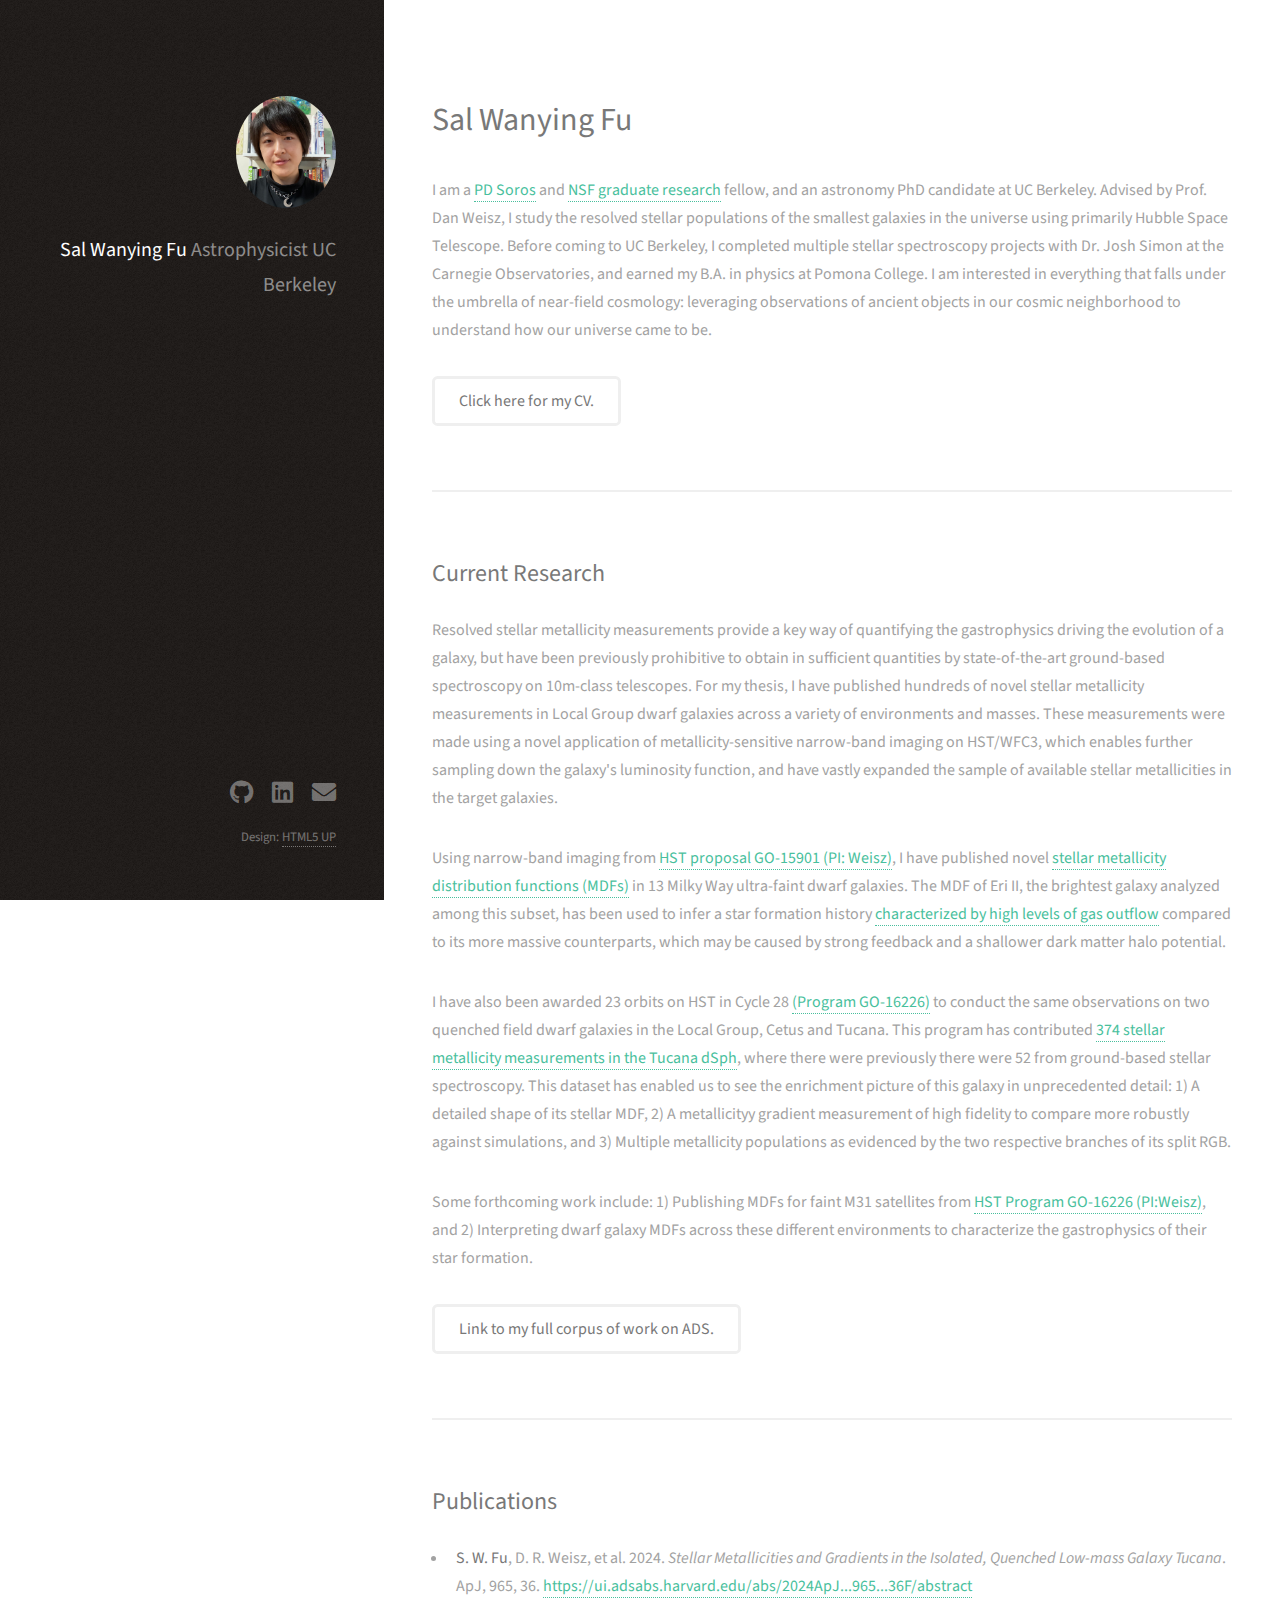
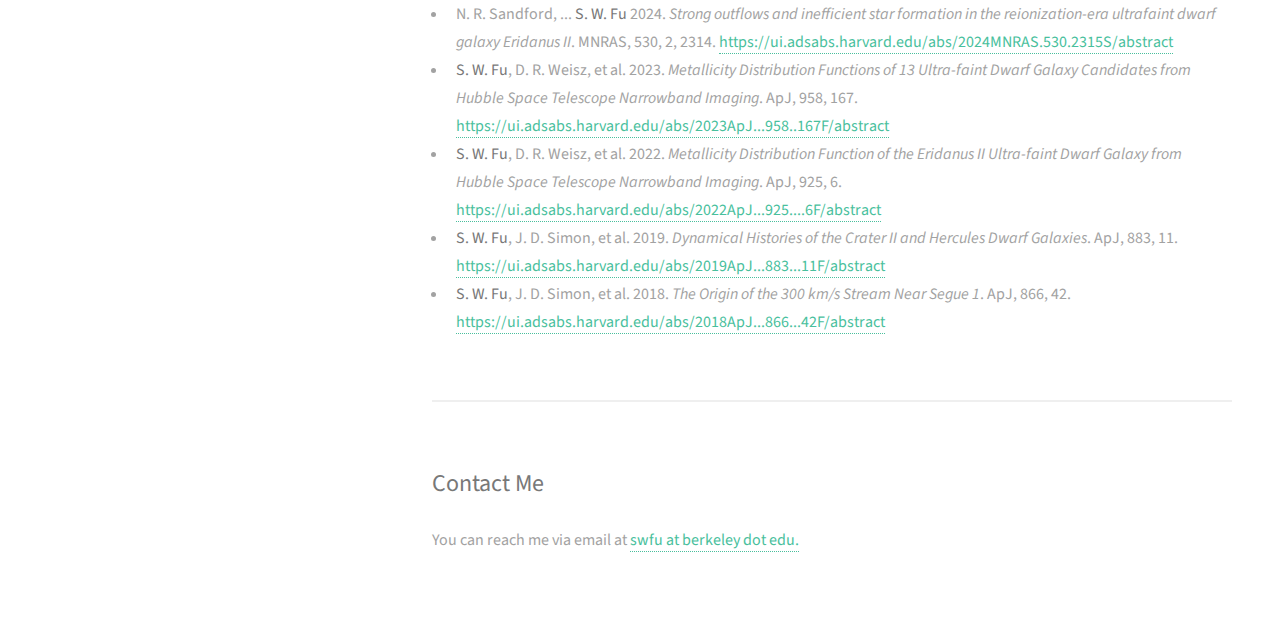
==== index.html @ 3cfaf521 "updates" ====
<!DOCTYPE HTML>
<!--
	Strata by HTML5 UP
	html5up.net | @ajlkn
	Free for personal and commercial use under the CCA 3.0 license (html5up.net/license)
-->
<html>
	<head>
		<title>Sal Wanying Fu</title>
		<meta charset="utf-8" />
		<meta name="viewport" content="width=device-width, initial-scale=1, user-scalable=no" />
		<link rel="stylesheet" href="assets/css/main.css" />
	</head>
	<body class="is-preload">

		<!-- Header -->
			<header id="header">
				<div class="inner">
					<a href="#" class="image avatar"><img src="images/2023_11_headshot.jpeg" alt="" /></a>
					<h1><strong>Sal Wanying Fu</strong> <br /> Astrophysicist <br /> UC Berkeley </h1>
				</div>
			</header>

		<!-- Main -->
			<div id="main">
				<!-- One -->
					<section id="one">
						<header class="major">
							<h2> Sal Wanying Fu </h2>
						</header>
						<p> I am a <a href="https://www.pdsoros.org/meet-the-fellows/sal-wanying-fu"> PD Soros</a> and <a href="https://www.nsfgrfp.org/">NSF graduate research</a> fellow, and an astronomy PhD candidate at UC Berkeley. Advised by Prof. Dan Weisz, I study the resolved stellar populations of the smallest galaxies in the universe using primarily Hubble Space Telescope. Before coming to UC Berkeley, I completed multiple stellar spectroscopy projects with Dr. Josh Simon at the Carnegie Observatories, and earned my B.A. in physics at Pomona College. I am interested in everything that falls under the umbrella of near-field cosmology: leveraging observations of ancient objects in our cosmic neighborhood to understand how our universe came to be. 
						<ul class="actions">
							<li><a href="fu_cv.pdf" class="button"> Click here for my CV. </a></li>
						</ul>
					</section>

				<!-- Two -->
					<section id="two">
						<h2>Current Research</h2>
						<p> Resolved stellar metallicity measurements provide a key way of quantifying the gastrophysics driving the evolution of a galaxy, but have been previously prohibitive to obtain in sufficient quantities by state-of-the-art ground-based spectroscopy on 10m-class telescopes. For my thesis, I have published hundreds of novel stellar metallicity measurements in Local Group dwarf galaxies across a variety of environments and masses. These measurements were made using a novel application of metallicity-sensitive narrow-band imaging on HST/WFC3, which enables further sampling down the galaxy's luminosity function, and have vastly expanded the sample of available stellar metallicities in the target galaxies.  </p>

						<p> Using narrow-band imaging from <a href="https://ui.adsabs.harvard.edu/abs/2019hst..prop15901W/abstract">HST proposal GO-15901 (PI: Weisz)</a>, I have published novel <a href="https://ui.adsabs.harvard.edu/abs/2023ApJ...958..167F/abstract">stellar metallicity distribution functions (MDFs)</a> in 13 Milky Way ultra-faint dwarf galaxies. The MDF of Eri II, the brightest galaxy analyzed among this subset, has been used to infer a star formation history <a href="https://ui.adsabs.harvard.edu/abs/2024MNRAS.530.2315S/abstract">characterized by high levels of gas outflow</a> compared to its more massive counterparts, which may be caused by strong feedback and a shallower dark matter halo potential. 

						<p> I have also been awarded 23 orbits on HST in Cycle 28 <a href="https://ui.adsabs.harvard.edu/abs/2020hst..prop16226F/abstract">(Program GO-16226)</a> to conduct the same observations on two quenched field dwarf galaxies in the Local Group, Cetus and Tucana. This program has contributed <a href="https://ui.adsabs.harvard.edu/abs/2024ApJ...965...36F/abstract">374 stellar metallicity measurements in the Tucana dSph</a>, where there were previously there were 52 from ground-based stellar spectroscopy. This dataset has enabled us to see the enrichment picture of this galaxy in unprecedented detail: 1) A detailed shape of its stellar MDF, 2) A metallicityy gradient measurement of high fidelity to compare more robustly against simulations, and 3) Multiple metallicity populations as evidenced by the two respective branches of its split RGB. </p>

						<p> Some forthcoming work include: 1) Publishing MDFs for faint M31 satellites from <a href="https://ui.adsabs.harvard.edu/abs/2021hst..prop16686W/abstract">HST Program GO-16226 (PI:Weisz)</a>, and 2) Interpreting dwarf galaxy MDFs across these different environments to characterize the gastrophysics of their star formation. </p>

						<ul class="actions">
							<li><a href="https://ui.adsabs.harvard.edu/public-libraries/l7fni2X_QD-Eqqxd7bRU_A" class="button"> Link to my full corpus of work on ADS. </a></li>
						</ul>

<!--  -->			</section>

				<!-- Three -->
					<section id="three">
						<h2>Publications</h2>
						<ul>
							<li> <b> S. W. Fu</b>, D. R. Weisz, et al. 2024. <i> Stellar Metallicities and Gradients in the Isolated, Quenched Low-mass Galaxy Tucana</i>. ApJ, 965, 36. <a href="https://ui.adsabs.harvard.edu/abs/2024ApJ...965...36F/abstract"> https://ui.adsabs.harvard.edu/abs/2024ApJ...965...36F/abstract </a> </li>
							<li> N. R. Sandford, ... <b> S. W. Fu</b> 2024. <i> Strong outflows and inefficient star formation in the reionization-era ultrafaint dwarf galaxy Eridanus II</i>. MNRAS, 530, 2, 2314. <a href="https://ui.adsabs.harvard.edu/abs/2024MNRAS.530.2315S/abstract">https://ui.adsabs.harvard.edu/abs/2024MNRAS.530.2315S/abstract </a> </li>
							<li> <b> S. W. Fu</b>, D. R. Weisz, et al. 2023. <i> Metallicity Distribution Functions of 13 Ultra-faint Dwarf Galaxy Candidates from Hubble Space Telescope Narrowband Imaging</i>. ApJ, 958, 167. <a href="https://ui.adsabs.harvard.edu/abs/2023ApJ...958..167F/abstract"> https://ui.adsabs.harvard.edu/abs/2023ApJ...958..167F/abstract </a> </li>
							<li> <b> S. W. Fu</b>, D. R. Weisz, et al. 2022. <i> Metallicity Distribution Function of the Eridanus II Ultra-faint Dwarf Galaxy from Hubble Space Telescope Narrowband Imaging</i>. ApJ, 925, 6. <a href="https://ui.adsabs.harvard.edu/abs/2022ApJ...925....6F/abstract"> https://ui.adsabs.harvard.edu/abs/2022ApJ...925....6F/abstract </a> </li>
							<li> <b> S. W. Fu</b>, J. D. Simon, et al. 2019. <i> Dynamical Histories of the Crater II and Hercules Dwarf Galaxies</i>. ApJ, 883, 11. <a href="https://ui.adsabs.harvard.edu/abs/2019ApJ...883...11F/abstract"> https://ui.adsabs.harvard.edu/abs/2019ApJ...883...11F/abstract </a> </li>
							<li> <b> S. W. Fu</b>, J. D. Simon, et al. 2018. <i> The Origin of the 300 km/s Stream Near Segue 1</i>. ApJ, 866, 42. <a href="https://ui.adsabs.harvard.edu/abs/2018ApJ...866...42F/abstract"> https://ui.adsabs.harvard.edu/abs/2018ApJ...866...42F/abstract </a> </li>  
<!-- 						</ul>
						<h3> Presentations </h3>
						<ul>
							<li> J. D. Simon, <b>S. W. Fu</b>, et al. 2019. <i> The Nature of the Peculiar Milky Way Satellite Sagittarius II. </i> iPoster presentation at 233rd AAS Meeting in Seattle, WA. <a href="https://aas233-aas.ipostersessions.com/default.aspx?s=E7-10-7C-92-5D-B1-84-24-1F-B5-07-1A-BF-2E-10-65&guestview=true">link to the iPoster </a></li>
						</ul>
 -->
<!--  -->			</section>
<!-- 				Four -->
				<!-- Five -->
					<section id="five">
						<h2>Contact Me</h2>
						<p> You can reach me via email at <a href="mailto:swfu@berkeley.edu">swfu at berkeley dot edu. </a> </p>
<!-- 						<div class="row">
							<div class="col-8 col-12-small">
								<form method="post" action="#">
									<div class="row gtr-uniform gtr-50">
										<div class="col-6 col-12-xsmall"><input type="text" name="name" id="name" placeholder="Name" /></div>
										<div class="col-6 col-12-xsmall"><input type="email" name="email" id="email" placeholder="Email" /></div>
										<div class="col-12"><textarea name="message" id="message" placeholder="Message" rows="4"></textarea></div>
									</div>
								</form>
								<ul class="actions">
									<li><input type="submit" value="Send Message" /></li>
								</ul>
							</div>
 -->							<!-- <div class="col-4 col-12-small">
								<ul class="labeled-icons">
									<li>
										<h3 class="icon solid fa-envelope"><span class="label">Email</span></h3>
										<a href="#">hello@untitled.tld</a>
									</li>
								</ul>
							</div> -->
						</div>
					</section>

				<!-- Four -->
				<!--
					<section id="four">
						<h2>Elements</h2>

						<section>
							<h4>Text</h4>
							<p>This is <b>bold</b> and this is <strong>strong</strong>. This is <i>italic</i> and this is <em>emphasized</em>.
							This is <sup>superscript</sup> text and this is <sub>subscript</sub> text.
							This is <u>underlined</u> and this is code: <code>for (;;) { ... }</code>. Finally, <a href="#">this is a link</a>.</p>
							<hr />
							<header>
								<h4>Heading with a Subtitle</h4>
								<p>Lorem ipsum dolor sit amet nullam id egestas urna aliquam</p>
							</header>
							<p>Nunc lacinia ante nunc ac lobortis. Interdum adipiscing gravida odio porttitor sem non mi integer non faucibus ornare mi ut ante amet placerat aliquet. Volutpat eu sed ante lacinia sapien lorem accumsan varius montes viverra nibh in adipiscing blandit tempus accumsan.</p>
							<header>
								<h5>Heading with a Subtitle</h5>
								<p>Lorem ipsum dolor sit amet nullam id egestas urna aliquam</p>
							</header>
							<p>Nunc lacinia ante nunc ac lobortis. Interdum adipiscing gravida odio porttitor sem non mi integer non faucibus ornare mi ut ante amet placerat aliquet. Volutpat eu sed ante lacinia sapien lorem accumsan varius montes viverra nibh in adipiscing blandit tempus accumsan.</p>
							<hr />
							<h2>Heading Level 2</h2>
							<h3>Heading Level 3</h3>
							<h4>Heading Level 4</h4>
							<h5>Heading Level 5</h5>
							<h6>Heading Level 6</h6>
							<hr />
							<h5>Blockquote</h5>
							<blockquote>Fringilla nisl. Donec accumsan interdum nisi, quis tincidunt felis sagittis eget tempus euismod. Vestibulum ante ipsum primis in faucibus vestibulum. Blandit adipiscing eu felis iaculis volutpat ac adipiscing accumsan faucibus. Vestibulum ante ipsum primis in faucibus lorem ipsum dolor sit amet nullam adipiscing eu felis.</blockquote>
							<h5>Preformatted</h5>
							<pre><code>i = 0;
						<div class="row">
							<article class="col-6 col-12-xsmall work-item">
								<a href="images/fulls/01.jpg" class="image fit thumb"><img src="images/thumbs/01.jpg" alt="" /></a>
								<h3>Magna sed consequat tempus</h3>
								<p>Lorem ipsum dolor sit amet nisl sed nullam feugiat.</p>
							</article>
							<article class="col-6 col-12-xsmall work-item">
								<a href="images/fulls/02.jpg" class="image fit thumb"><img src="images/thumbs/02.jpg" alt="" /></a>
								<h3>Ultricies lacinia interdum</h3>
								<p>Lorem ipsum dolor sit amet nisl sed nullam feugiat.</p>
							</article>
							<article class="col-6 col-12-xsmall work-item">
								<a href="images/fulls/03.jpg" class="image fit thumb"><img src="images/thumbs/03.jpg" alt="" /></a>
								<h3>Tortor metus commodo</h3>
								<p>Lorem ipsum dolor sit amet nisl sed nullam feugiat.</p>
							</article>
							<article class="col-6 col-12-xsmall work-item">
								<a href="images/fulls/04.jpg" class="image fit thumb"><img src="images/thumbs/04.jpg" alt="" /></a>
								<h3>Quam neque phasellus</h3>
								<p>Lorem ipsum dolor sit amet nisl sed nullam feugiat.</p>
							</article>
							<article class="col-6 col-12-xsmall work-item">
								<a href="images/fulls/05.jpg" class="image fit thumb"><img src="images/thumbs/05.jpg" alt="" /></a>
								<h3>Nunc enim commodo aliquet</h3>
								<p>Lorem ipsum dolor sit amet nisl sed nullam feugiat.</p>
							</article>
							<article class="col-6 col-12-xsmall work-item">
								<a href="images/fulls/06.jpg" class="image fit thumb"><img src="images/thumbs/06.jpg" alt="" /></a>
								<h3>Risus ornare lacinia</h3>
								<p>Lorem ipsum dolor sit amet nisl sed nullam feugiat.</p>
							</article>
						</div>
						<ul class="actions">
							<li><a href="#" class="button">Full Portfolio</a></li>
						</ul>

while (!deck.isInOrder()) {
print 'Iteration ' + i;
deck.shuffle();
i++;
}

print 'It took ' + i + ' iterations to sort the deck.';</code></pre>
						</section>

						<section>
							<h4>Lists</h4>
							<div class="row">
								<div class="col-6 col-12-xsmall">
									<h5>Unordered</h5>
									<ul>
										<li>Dolor pulvinar etiam magna etiam.</li>
										<li>Sagittis adipiscing lorem eleifend.</li>
										<li>Felis enim feugiat dolore viverra.</li>
									</ul>
									<h5>Alternate</h5>
									<ul class="alt">
										<li>Dolor pulvinar etiam magna etiam.</li>
										<li>Sagittis adipiscing lorem eleifend.</li>
										<li>Felis enim feugiat dolore viverra.</li>
									</ul>
								</div>
								<div class="col-6 col-12-xsmall">
									<h5>Ordered</h5>
									<ol>
										<li>Dolor pulvinar etiam magna etiam.</li>
										<li>Etiam vel felis at lorem sed viverra.</li>
										<li>Felis enim feugiat dolore viverra.</li>
										<li>Dolor pulvinar etiam magna etiam.</li>
										<li>Etiam vel felis at lorem sed viverra.</li>
										<li>Felis enim feugiat dolore viverra.</li>
									</ol>
									<h5>Icons</h5>
									<ul class="icons">
										<li><a href="#" class="icon brands fa-twitter"><span class="label">Twitter</span></a></li>
										<li><a href="#" class="icon brands fa-facebook-f"><span class="label">Facebook</span></a></li>
										<li><a href="#" class="icon brands fa-instagram"><span class="label">Instagram</span></a></li>
										<li><a href="#" class="icon brands fa-github"><span class="label">Github</span></a></li>
										<li><a href="#" class="icon brands fa-dribbble"><span class="label">Dribbble</span></a></li>
										<li><a href="#" class="icon brands fa-tumblr"><span class="label">Tumblr</span></a></li>
									</ul>
								</div>
							</div>
							<h5>Actions</h5>
							<ul class="actions">
								<li><a href="#" class="button primary">Default</a></li>
								<li><a href="#" class="button">Default</a></li>
							</ul>
							<ul class="actions small">
								<li><a href="#" class="button primary small">Small</a></li>
								<li><a href="#" class="button small">Small</a></li>
							</ul>
							<div class="row">
								<div class="col-6 col-12-small">
									<ul class="actions stacked">
										<li><a href="#" class="button primary">Default</a></li>
										<li><a href="#" class="button">Default</a></li>
									</ul>
								</div>
								<div class="col-6 col-12-small">
									<ul class="actions stacked">
										<li><a href="#" class="button primary small">Small</a></li>
										<li><a href="#" class="button small">Small</a></li>
									</ul>
								</div>
								<div class="col-6 col-12-small">
									<ul class="actions stacked">
										<li><a href="#" class="button primary fit">Default</a></li>
										<li><a href="#" class="button fit">Default</a></li>
									</ul>
								</div>
								<div class="col-6 col-12-small">
									<ul class="actions stacked">
										<li><a href="#" class="button primary small fit">Small</a></li>
										<li><a href="#" class="button small fit">Small</a></li>
									</ul>
								</div>
							</div>
						</section>

						<section>
							<h4>Table</h4>
							<h5>Default</h5>
							<div class="table-wrapper">
								<table>
									<thead>
										<tr>
											<th>Name</th>
											<th>Description</th>
											<th>Price</th>
										</tr>
									</thead>
									<tbody>
										<tr>
											<td>Item One</td>
											<td>Ante turpis integer aliquet porttitor.</td>
											<td>29.99</td>
										</tr>
										<tr>
											<td>Item Two</td>
											<td>Vis ac commodo adipiscing arcu aliquet.</td>
											<td>19.99</td>
										</tr>
										<tr>
											<td>Item Three</td>
											<td> Morbi faucibus arcu accumsan lorem.</td>
											<td>29.99</td>
										</tr>
										<tr>
											<td>Item Four</td>
											<td>Vitae integer tempus condimentum.</td>
											<td>19.99</td>
										</tr>
										<tr>
											<td>Item Five</td>
											<td>Ante turpis integer aliquet porttitor.</td>
											<td>29.99</td>
										</tr>
									</tbody>
									<tfoot>
										<tr>
											<td colspan="2"></td>
											<td>100.00</td>
										</tr>
									</tfoot>
								</table>
							</div>

							<h5>Alternate</h5>
							<div class="table-wrapper">
								<table class="alt">
									<thead>
										<tr>
											<th>Name</th>
											<th>Description</th>
											<th>Price</th>
										</tr>
									</thead>
									<tbody>
										<tr>
											<td>Item One</td>
											<td>Ante turpis integer aliquet porttitor.</td>
											<td>29.99</td>
										</tr>
										<tr>
											<td>Item Two</td>
											<td>Vis ac commodo adipiscing arcu aliquet.</td>
											<td>19.99</td>
										</tr>
										<tr>
											<td>Item Three</td>
											<td> Morbi faucibus arcu accumsan lorem.</td>
											<td>29.99</td>
										</tr>
										<tr>
											<td>Item Four</td>
											<td>Vitae integer tempus condimentum.</td>
											<td>19.99</td>
										</tr>
										<tr>
											<td>Item Five</td>
											<td>Ante turpis integer aliquet porttitor.</td>
											<td>29.99</td>
										</tr>
									</tbody>
									<tfoot>
										<tr>
											<td colspan="2"></td>
											<td>100.00</td>
										</tr>
									</tfoot>
								</table>
							</div>
						</section>

						<section>
							<h4>Buttons</h4>
							<ul class="actions">
								<li><a href="#" class="button primary">Primary</a></li>
								<li><a href="#" class="button">Default</a></li>
							</ul>
							<ul class="actions">
								<li><a href="#" class="button large">Large</a></li>
								<li><a href="#" class="button">Default</a></li>
								<li><a href="#" class="button small">Small</a></li>
							</ul>
							<ul class="actions fit">
								<li><a href="#" class="button primary fit">Fit</a></li>
								<li><a href="#" class="button fit">Fit</a></li>
							</ul>
							<ul class="actions fit small">
								<li><a href="#" class="button primary fit small">Fit + Small</a></li>
								<li><a href="#" class="button fit small">Fit + Small</a></li>
							</ul>
							<ul class="actions">
								<li><a href="#" class="button primary icon solid fa-download">Icon</a></li>
								<li><a href="#" class="button icon solid fa-download">Icon</a></li>
							</ul>
							<ul class="actions">
								<li><span class="button primary disabled">Primary</span></li>
								<li><span class="button disabled">Default</span></li>
							</ul>
						</section>

						<section>
							<h4>Form</h4>
							<form method="post" action="#">
								<div class="row gtr-uniform gtr-50">
									<div class="col-6 col-12-xsmall">
										<input type="text" name="demo-name" id="demo-name" value="" placeholder="Name" />
									</div>
									<div class="col-6 col-12-xsmall">
										<input type="email" name="demo-email" id="demo-email" value="" placeholder="Email" />
									</div>
									<div class="col-12">
										<select name="demo-category" id="demo-category">
											<option value="">- Category -</option>
											<option value="1">Manufacturing</option>
											<option value="1">Shipping</option>
											<option value="1">Administration</option>
											<option value="1">Human Resources</option>
										</select>
									</div>
									<div class="col-4 col-12-small">
										<input type="radio" id="demo-priority-low" name="demo-priority" checked>
										<label for="demo-priority-low">Low Priority</label>
									</div>
									<div class="col-4 col-12-small">
										<input type="radio" id="demo-priority-normal" name="demo-priority">
										<label for="demo-priority-normal">Normal Priority</label>
									</div>
									<div class="col-4 col-12-small">
										<input type="radio" id="demo-priority-high" name="demo-priority">
										<label for="demo-priority-high">High Priority</label>
									</div>
									<div class="col-6 col-12-small">
										<input type="checkbox" id="demo-copy" name="demo-copy">
										<label for="demo-copy">Email me a copy of this message</label>
									</div>
									<div class="col-6 col-12-small">
										<input type="checkbox" id="demo-human" name="demo-human" checked>
										<label for="demo-human">I am a human and not a robot</label>
									</div>
									<div class="col-12">
										<textarea name="demo-message" id="demo-message" placeholder="Enter your message" rows="6"></textarea>
									</div>
									<div class="col-12">
										<ul class="actions">
											<li><input type="submit" value="Send Message" class="primary" /></li>
											<li><input type="reset" value="Reset" /></li>
										</ul>
									</div>
								</div>
							</form>
						</section>

						<section>
							<h4>Image</h4>
							<h5>Fit</h5>
							<div class="box alt">
								<div class="row gtr-50 gtr-uniform">
									<div class="col-12"><span class="image fit"><img src="images/fulls/05.jpg" alt="" /></span></div>
									<div class="col-4"><span class="image fit"><img src="images/thumbs/01.jpg" alt="" /></span></div>
									<div class="col-4"><span class="image fit"><img src="images/thumbs/02.jpg" alt="" /></span></div>
									<div class="col-4"><span class="image fit"><img src="images/thumbs/03.jpg" alt="" /></span></div>
									<div class="col-4"><span class="image fit"><img src="images/thumbs/04.jpg" alt="" /></span></div>
									<div class="col-4"><span class="image fit"><img src="images/thumbs/05.jpg" alt="" /></span></div>
									<div class="col-4"><span class="image fit"><img src="images/thumbs/06.jpg" alt="" /></span></div>
									<div class="col-4"><span class="image fit"><img src="images/thumbs/03.jpg" alt="" /></span></div>
									<div class="col-4"><span class="image fit"><img src="images/thumbs/02.jpg" alt="" /></span></div>
									<div class="col-4"><span class="image fit"><img src="images/thumbs/01.jpg" alt="" /></span></div>
								</div>
							</div>
							<h5>Left &amp; Right</h5>
							<p><span class="image left"><img src="images/avatar.jpg" alt="" /></span>Fringilla nisl. Donec accumsan interdum nisi, quis tincidunt felis sagittis eget. tempus euismod. Vestibulum ante ipsum primis in faucibus vestibulum. Blandit adipiscing eu felis iaculis volutpat ac adipiscing accumsan eu faucibus. Integer ac pellentesque praesent tincidunt felis sagittis eget. tempus euismod. Vestibulum ante ipsum primis in faucibus vestibulum. Blandit adipiscing eu felis iaculis volutpat ac adipiscing accumsan eu faucibus. Integer ac pellentesque praesent. Donec accumsan interdum nisi, quis tincidunt felis sagittis eget. tempus euismod. Vestibulum ante ipsum primis in faucibus vestibulum. Blandit adipiscing eu felis iaculis volutpat ac adipiscing accumsan eu faucibus. Integer ac pellentesque praesent tincidunt felis sagittis eget. tempus euismod. Vestibulum ante ipsum primis in faucibus vestibulum. Blandit adipiscing eu felis iaculis volutpat ac adipiscing accumsan eu faucibus. Integer ac pellentesque praesent.</p>
							<p><span class="image right"><img src="images/avatar.jpg" alt="" /></span>Fringilla nisl. Donec accumsan interdum nisi, quis tincidunt felis sagittis eget. tempus euismod. Vestibulum ante ipsum primis in faucibus vestibulum. Blandit adipiscing eu felis iaculis volutpat ac adipiscing accumsan eu faucibus. Integer ac pellentesque praesent tincidunt felis sagittis eget. tempus euismod. Vestibulum ante ipsum primis in faucibus vestibulum. Blandit adipiscing eu felis iaculis volutpat ac adipiscing accumsan eu faucibus. Integer ac pellentesque praesent. Donec accumsan interdum nisi, quis tincidunt felis sagittis eget. tempus euismod. Vestibulum ante ipsum primis in faucibus vestibulum. Blandit adipiscing eu felis iaculis volutpat ac adipiscing accumsan eu faucibus. Integer ac pellentesque praesent tincidunt felis sagittis eget. tempus euismod. Vestibulum ante ipsum primis in faucibus vestibulum. Blandit adipiscing eu felis iaculis volutpat ac adipiscing accumsan eu faucibus. Integer ac pellentesque praesent.</p>
						</section>

					</section>
				-->

			</div>

		<!-- Footer -->
			<footer id="footer">
				<div class="inner">
					<ul class="icons">
<!-- 						<li><a href="https://twitter.com/swfu_" class="icon brands fa-twitter"><span class="label">Twitter</span></a></li>
 -->						<li><a href="https://github.com/swfu" class="icon brands fa-github"><span class="label">Github</span></a></li>
						<li><a href="https://www.linkedin.com/in/sal-wanying-fu" class="icon brands fa-linkedin"><span class="label">LinkedIn</span></a></li>
						<li><a href="mailto:swfu@berkeley.edu" class="icon solid fa-envelope"><span class="label">Email</span></a></li>
					</ul>
					<ul class="copyright">
						<li>Design: <a href="http://html5up.net">HTML5 UP</a></li>
					</ul>
				</div>
			</footer>

		<!-- Scripts -->
			<script src="assets/js/jquery.min.js"></script>
			<script src="assets/js/jquery.poptrox.min.js"></script>
			<script src="assets/js/browser.min.js"></script>
			<script src="assets/js/breakpoints.min.js"></script>
			<script src="assets/js/util.js"></script>
			<script src="assets/js/main.js"></script>

	</body>
</html>
---- assets/css/main.css ----
@import url("fontawesome-all.min.css");
@import url("https://fonts.googleapis.com/css?family=Source+Sans+Pro:400,400italic");

/*
	Strata by HTML5 UP
	html5up.net | @ajlkn
	Free for personal and commercial use under the CCA 3.0 license (html5up.net/license)
*/

html, body, div, span, applet, object,
iframe, h1, h2, h3, h4, h5, h6, p, blockquote,
pre, a, abbr, acronym, address, big, cite,
code, del, dfn, em, img, ins, kbd, q, s, samp,
small, strike, strong, sub, sup, tt, var, b,
u, i, center, dl, dt, dd, ol, ul, li, fieldset,
form, label, legend, table, caption, tbody,
tfoot, thead, tr, th, td, article, aside,
canvas, details, embed, figure, figcaption,
footer, header, hgroup, menu, nav, output, ruby,
section, summary, time, mark, audio, video {
	margin: 0;
	padding: 0;
	border: 0;
	font-size: 100%;
	font: inherit;
	vertical-align: baseline;}

article, aside, details, figcaption, figure,
footer, header, hgroup, menu, nav, section {
	display: block;}

body {
	line-height: 1;
}

ol, ul {
	list-style: none;
}

blockquote, q {
	quotes: none;
}

	blockquote:before, blockquote:after, q:before, q:after {
		content: '';
		content: none;
	}

table {
	border-collapse: collapse;
	border-spacing: 0;
}

body {
	-webkit-text-size-adjust: none;
}

mark {
	background-color: transparent;
	color: inherit;
}

input::-moz-focus-inner {
	border: 0;
	padding: 0;
}

input, select, textarea {
	-moz-appearance: none;
	-webkit-appearance: none;
	-ms-appearance: none;
	appearance: none;
}

/* Basic */

	html {
		box-sizing: border-box;
	}

	*, *:before, *:after {
		box-sizing: inherit;
	}

	body {
		background: #fff;
	}

		body.is-preload *, body.is-preload *:before, body.is-preload *:after {
			-moz-animation: none !important;
			-webkit-animation: none !important;
			-ms-animation: none !important;
			animation: none !important;
			-moz-transition: none !important;
			-webkit-transition: none !important;
			-ms-transition: none !important;
			transition: none !important;
		}

	body, input, select, textarea {
		color: #a2a2a2;
		font-family: "Source Sans Pro", Helvetica, sans-serif;
		font-size: 16pt;
		font-weight: 400;
		line-height: 1.75em;
	}

	a {
		-moz-transition: color 0.2s ease-in-out, border-color 0.2s ease-in-out;
		-webkit-transition: color 0.2s ease-in-out, border-color 0.2s ease-in-out;
		-ms-transition: color 0.2s ease-in-out, border-color 0.2s ease-in-out;
		transition: color 0.2s ease-in-out, border-color 0.2s ease-in-out;
		border-bottom: dotted 1px;
		color: #49bf9d;
		text-decoration: none;
	}

		a:hover {
			border-bottom-color: transparent;
			color: #49bf9d !important;
			text-decoration: none;
		}

	strong, b {
		color: #787878;
		font-weight: 400;
	}

	em, i {
		font-style: italic;
	}

	p {
		margin: 0 0 2em 0;
	}

	h1, h2, h3, h4, h5, h6 {
		color: #787878;
		font-weight: 400;
		line-height: 1em;
		margin: 0 0 1em 0;
	}

		h1 a, h2 a, h3 a, h4 a, h5 a, h6 a {
			color: inherit;
			text-decoration: none;
		}

	h1 {
		font-size: 2em;
		line-height: 1.5em;
	}

	h2 {
		font-size: 1.5em;
		line-height: 1.5em;
	}

	h3 {
		font-size: 1.25em;
		line-height: 1.5em;
	}

	h4 {
		font-size: 1.1em;
		line-height: 1.5em;
	}

	h5 {
		font-size: 0.9em;
		line-height: 1.5em;
	}

	h6 {
		font-size: 0.7em;
		line-height: 1.5em;
	}

	sub {
		font-size: 0.8em;
		position: relative;
		top: 0.5em;
	}

	sup {
		font-size: 0.8em;
		position: relative;
		top: -0.5em;
	}

	hr {
		border: 0;
		border-bottom: solid 2px #efefef;
		margin: 2em 0;
	}

		hr.major {
			margin: 3em 0;
		}

	blockquote {
		border-left: solid 6px #efefef;
		font-style: italic;
		margin: 0 0 2em 0;
		padding: 0.5em 0 0.5em 1.5em;
	}

	code {
		background: #f7f7f7;
		border-radius: 0.35em;
		border: solid 2px #efefef;
		font-family: "Courier New", monospace;
		font-size: 0.9em;
		margin: 0 0.25em;
		padding: 0.25em 0.65em;
	}

	pre {
		-webkit-overflow-scrolling: touch;
		font-family: "Courier New", monospace;
		font-size: 0.9em;
		margin: 0 0 2em 0;
	}

		pre code {
			display: block;
			line-height: 1.75em;
			padding: 1em 1.5em;
			overflow-x: auto;
		}

	.align-left {
		text-align: left;
	}

	.align-center {
		text-align: center;
	}

	.align-right {
		text-align: right;
	}

/* Container */

	.container {
		margin: 0 auto;
		max-width: calc(100% - 4em);
		width: 100%;
	}

		.container.xsmall {
			width: 25%;
		}

		.container.small {
			width: 50%;
		}

		.container.medium {
			width: 75%;
		}

		.container.large {
			width: 125%;
		}

		.container.xlarge {
			width: 150%;
		}

		.container.max {
			width: 100%;
		}

		@media screen and (max-width: 980px) {

			.container {
				width: 100% !important;
				max-width: 100% !important;
			}

		}

		@media screen and (max-width: 480px) {

			.container {
				max-width: calc(100% - 3em);
			}

		}

/* Row */

	.row {
		display: flex;
		flex-wrap: wrap;
		box-sizing: border-box;
		align-items: stretch;
	}

		.row > * {
			box-sizing: border-box;
		}

		.row.gtr-uniform > * > :last-child {
			margin-bottom: 0;
		}

		.row.aln-left {
			justify-content: flex-start;
		}

		.row.aln-center {
			justify-content: center;
		}

		.row.aln-right {
			justify-content: flex-end;
		}

		.row.aln-top {
			align-items: flex-start;
		}

		.row.aln-middle {
			align-items: center;
		}

		.row.aln-bottom {
			align-items: flex-end;
		}

		.row > .imp {
			order: -1;
		}

		.row > .col-1 {
			width: 8.33333%;
		}

		.row > .off-1 {
			margin-left: 8.33333%;
		}

		.row > .col-2 {
			width: 16.66667%;
		}

		.row > .off-2 {
			margin-left: 16.66667%;
		}

		.row > .col-3 {
			width: 25%;
		}

		.row > .off-3 {
			margin-left: 25%;
		}

		.row > .col-4 {
			width: 33.33333%;
		}

		.row > .off-4 {
			margin-left: 33.33333%;
		}

		.row > .col-5 {
			width: 41.66667%;
		}

		.row > .off-5 {
			margin-left: 41.66667%;
		}

		.row > .col-6 {
			width: 50%;
		}

		.row > .off-6 {
			margin-left: 50%;
		}

		.row > .col-7 {
			width: 58.33333%;
		}

		.row > .off-7 {
			margin-left: 58.33333%;
		}

		.row > .col-8 {
			width: 66.66667%;
		}

		.row > .off-8 {
			margin-left: 66.66667%;
		}

		.row > .col-9 {
			width: 75%;
		}

		.row > .off-9 {
			margin-left: 75%;
		}

		.row > .col-10 {
			width: 83.33333%;
		}

		.row > .off-10 {
			margin-left: 83.33333%;
		}

		.row > .col-11 {
			width: 91.66667%;
		}

		.row > .off-11 {
			margin-left: 91.66667%;
		}

		.row > .col-12 {
			width: 100%;
		}

		.row > .off-12 {
			margin-left: 100%;
		}

		.row.gtr-0 {
			margin-top: 0;
			margin-left: 0em;
		}

			.row.gtr-0 > * {
				padding: 0 0 0 0em;
			}

			.row.gtr-0.gtr-uniform {
				margin-top: 0em;
			}

				.row.gtr-0.gtr-uniform > * {
					padding-top: 0em;
				}

		.row.gtr-25 {
			margin-top: 0;
			margin-left: -0.625em;
		}

			.row.gtr-25 > * {
				padding: 0 0 0 0.625em;
			}

			.row.gtr-25.gtr-uniform {
				margin-top: -0.625em;
			}

				.row.gtr-25.gtr-uniform > * {
					padding-top: 0.625em;
				}

		.row.gtr-50 {
			margin-top: 0;
			margin-left: -1.25em;
		}

			.row.gtr-50 > * {
				padding: 0 0 0 1.25em;
			}

			.row.gtr-50.gtr-uniform {
				margin-top: -1.25em;
			}

				.row.gtr-50.gtr-uniform > * {
					padding-top: 1.25em;
				}

		.row {
			margin-top: 0;
			margin-left: -2.5em;
		}

			.row > * {
				padding: 0 0 0 2.5em;
			}

			.row.gtr-uniform {
				margin-top: -2.5em;
			}

				.row.gtr-uniform > * {
					padding-top: 2.5em;
				}

		.row.gtr-150 {
			margin-top: 0;
			margin-left: -3.75em;
		}

			.row.gtr-150 > * {
				padding: 0 0 0 3.75em;
			}

			.row.gtr-150.gtr-uniform {
				margin-top: -3.75em;
			}

				.row.gtr-150.gtr-uniform > * {
					padding-top: 3.75em;
				}

		.row.gtr-200 {
			margin-top: 0;
			margin-left: -5em;
		}

			.row.gtr-200 > * {
				padding: 0 0 0 5em;
			}

			.row.gtr-200.gtr-uniform {
				margin-top: -5em;
			}

				.row.gtr-200.gtr-uniform > * {
					padding-top: 5em;
				}

		@media screen and (max-width: 1800px) {

			.row {
				display: flex;
				flex-wrap: wrap;
				box-sizing: border-box;
				align-items: stretch;
			}

				.row > * {
					box-sizing: border-box;
				}

				.row.gtr-uniform > * > :last-child {
					margin-bottom: 0;
				}

				.row.aln-left {
					justify-content: flex-start;
				}

				.row.aln-center {
					justify-content: center;
				}

				.row.aln-right {
					justify-content: flex-end;
				}

				.row.aln-top {
					align-items: flex-start;
				}

				.row.aln-middle {
					align-items: center;
				}

				.row.aln-bottom {
					align-items: flex-end;
				}

				.row > .imp-xlarge {
					order: -1;
				}

				.row > .col-1-xlarge {
					width: 8.33333%;
				}

				.row > .off-1-xlarge {
					margin-left: 8.33333%;
				}

				.row > .col-2-xlarge {
					width: 16.66667%;
				}

				.row > .off-2-xlarge {
					margin-left: 16.66667%;
				}

				.row > .col-3-xlarge {
					width: 25%;
				}

				.row > .off-3-xlarge {
					margin-left: 25%;
				}

				.row > .col-4-xlarge {
					width: 33.33333%;
				}

				.row > .off-4-xlarge {
					margin-left: 33.33333%;
				}

				.row > .col-5-xlarge {
					width: 41.66667%;
				}

				.row > .off-5-xlarge {
					margin-left: 41.66667%;
				}

				.row > .col-6-xlarge {
					width: 50%;
				}

				.row > .off-6-xlarge {
					margin-left: 50%;
				}

				.row > .col-7-xlarge {
					width: 58.33333%;
				}

				.row > .off-7-xlarge {
					margin-left: 58.33333%;
				}

				.row > .col-8-xlarge {
					width: 66.66667%;
				}

				.row > .off-8-xlarge {
					margin-left: 66.66667%;
				}

				.row > .col-9-xlarge {
					width: 75%;
				}

				.row > .off-9-xlarge {
					margin-left: 75%;
				}

				.row > .col-10-xlarge {
					width: 83.33333%;
				}

				.row > .off-10-xlarge {
					margin-left: 83.33333%;
				}

				.row > .col-11-xlarge {
					width: 91.66667%;
				}

				.row > .off-11-xlarge {
					margin-left: 91.66667%;
				}

				.row > .col-12-xlarge {
					width: 100%;
				}

				.row > .off-12-xlarge {
					margin-left: 100%;
				}

				.row.gtr-0 {
					margin-top: 0;
					margin-left: 0em;
				}

					.row.gtr-0 > * {
						padding: 0 0 0 0em;
					}

					.row.gtr-0.gtr-uniform {
						margin-top: 0em;
					}

						.row.gtr-0.gtr-uniform > * {
							padding-top: 0em;
						}

				.row.gtr-25 {
					margin-top: 0;
					margin-left: -0.625em;
				}

					.row.gtr-25 > * {
						padding: 0 0 0 0.625em;
					}

					.row.gtr-25.gtr-uniform {
						margin-top: -0.625em;
					}

						.row.gtr-25.gtr-uniform > * {
							padding-top: 0.625em;
						}

				.row.gtr-50 {
					margin-top: 0;
					margin-left: -1.25em;
				}

					.row.gtr-50 > * {
						padding: 0 0 0 1.25em;
					}

					.row.gtr-50.gtr-uniform {
						margin-top: -1.25em;
					}

						.row.gtr-50.gtr-uniform > * {
							padding-top: 1.25em;
						}

				.row {
					margin-top: 0;
					margin-left: -2.5em;
				}

					.row > * {
						padding: 0 0 0 2.5em;
					}

					.row.gtr-uniform {
						margin-top: -2.5em;
					}

						.row.gtr-uniform > * {
							padding-top: 2.5em;
						}

				.row.gtr-150 {
					margin-top: 0;
					margin-left: -3.75em;
				}

					.row.gtr-150 > * {
						padding: 0 0 0 3.75em;
					}

					.row.gtr-150.gtr-uniform {
						margin-top: -3.75em;
					}

						.row.gtr-150.gtr-uniform > * {
							padding-top: 3.75em;
						}

				.row.gtr-200 {
					margin-top: 0;
					margin-left: -5em;
				}

					.row.gtr-200 > * {
						padding: 0 0 0 5em;
					}

					.row.gtr-200.gtr-uniform {
						margin-top: -5em;
					}

						.row.gtr-200.gtr-uniform > * {
							padding-top: 5em;
						}

		}

		@media screen and (max-width: 1280px) {

			.row {
				display: flex;
				flex-wrap: wrap;
				box-sizing: border-box;
				align-items: stretch;
			}

				.row > * {
					box-sizing: border-box;
				}

				.row.gtr-uniform > * > :last-child {
					margin-bottom: 0;
				}

				.row.aln-left {
					justify-content: flex-start;
				}

				.row.aln-center {
					justify-content: center;
				}

				.row.aln-right {
					justify-content: flex-end;
				}

				.row.aln-top {
					align-items: flex-start;
				}

				.row.aln-middle {
					align-items: center;
				}

				.row.aln-bottom {
					align-items: flex-end;
				}

				.row > .imp-large {
					order: -1;
				}

				.row > .col-1-large {
					width: 8.33333%;
				}

				.row > .off-1-large {
					margin-left: 8.33333%;
				}

				.row > .col-2-large {
					width: 16.66667%;
				}

				.row > .off-2-large {
					margin-left: 16.66667%;
				}

				.row > .col-3-large {
					width: 25%;
				}

				.row > .off-3-large {
					margin-left: 25%;
				}

				.row > .col-4-large {
					width: 33.33333%;
				}

				.row > .off-4-large {
					margin-left: 33.33333%;
				}

				.row > .col-5-large {
					width: 41.66667%;
				}

				.row > .off-5-large {
					margin-left: 41.66667%;
				}

				.row > .col-6-large {
					width: 50%;
				}

				.row > .off-6-large {
					margin-left: 50%;
				}

				.row > .col-7-large {
					width: 58.33333%;
				}

				.row > .off-7-large {
					margin-left: 58.33333%;
				}

				.row > .col-8-large {
					width: 66.66667%;
				}

				.row > .off-8-large {
					margin-left: 66.66667%;
				}

				.row > .col-9-large {
					width: 75%;
				}

				.row > .off-9-large {
					margin-left: 75%;
				}

				.row > .col-10-large {
					width: 83.33333%;
				}

				.row > .off-10-large {
					margin-left: 83.33333%;
				}

				.row > .col-11-large {
					width: 91.66667%;
				}

				.row > .off-11-large {
					margin-left: 91.66667%;
				}

				.row > .col-12-large {
					width: 100%;
				}

				.row > .off-12-large {
					margin-left: 100%;
				}

				.row.gtr-0 {
					margin-top: 0;
					margin-left: 0em;
				}

					.row.gtr-0 > * {
						padding: 0 0 0 0em;
					}

					.row.gtr-0.gtr-uniform {
						margin-top: 0em;
					}

						.row.gtr-0.gtr-uniform > * {
							padding-top: 0em;
						}

				.row.gtr-25 {
					margin-top: 0;
					margin-left: -0.5em;
				}

					.row.gtr-25 > * {
						padding: 0 0 0 0.5em;
					}

					.row.gtr-25.gtr-uniform {
						margin-top: -0.5em;
					}

						.row.gtr-25.gtr-uniform > * {
							padding-top: 0.5em;
						}

				.row.gtr-50 {
					margin-top: 0;
					margin-left: -1em;
				}

					.row.gtr-50 > * {
						padding: 0 0 0 1em;
					}

					.row.gtr-50.gtr-uniform {
						margin-top: -1em;
					}

						.row.gtr-50.gtr-uniform > * {
							padding-top: 1em;
						}

				.row {
					margin-top: 0;
					margin-left: -2em;
				}

					.row > * {
						padding: 0 0 0 2em;
					}

					.row.gtr-uniform {
						margin-top: -2em;
					}

						.row.gtr-uniform > * {
							padding-top: 2em;
						}

				.row.gtr-150 {
					margin-top: 0;
					margin-left: -3em;
				}

					.row.gtr-150 > * {
						padding: 0 0 0 3em;
					}

					.row.gtr-150.gtr-uniform {
						margin-top: -3em;
					}

						.row.gtr-150.gtr-uniform > * {
							padding-top: 3em;
						}

				.row.gtr-200 {
					margin-top: 0;
					margin-left: -4em;
				}

					.row.gtr-200 > * {
						padding: 0 0 0 4em;
					}

					.row.gtr-200.gtr-uniform {
						margin-top: -4em;
					}

						.row.gtr-200.gtr-uniform > * {
							padding-top: 4em;
						}

		}

		@media screen and (max-width: 980px) {

			.row {
				display: flex;
				flex-wrap: wrap;
				box-sizing: border-box;
				align-items: stretch;
			}

				.row > * {
					box-sizing: border-box;
				}

				.row.gtr-uniform > * > :last-child {
					margin-bottom: 0;
				}

				.row.aln-left {
					justify-content: flex-start;
				}

				.row.aln-center {
					justify-content: center;
				}

				.row.aln-right {
					justify-content: flex-end;
				}

				.row.aln-top {
					align-items: flex-start;
				}

				.row.aln-middle {
					align-items: center;
				}

				.row.aln-bottom {
					align-items: flex-end;
				}

				.row > .imp-medium {
					order: -1;
				}

				.row > .col-1-medium {
					width: 8.33333%;
				}

				.row > .off-1-medium {
					margin-left: 8.33333%;
				}

				.row > .col-2-medium {
					width: 16.66667%;
				}

				.row > .off-2-medium {
					margin-left: 16.66667%;
				}

				.row > .col-3-medium {
					width: 25%;
				}

				.row > .off-3-medium {
					margin-left: 25%;
				}

				.row > .col-4-medium {
					width: 33.33333%;
				}

				.row > .off-4-medium {
					margin-left: 33.33333%;
				}

				.row > .col-5-medium {
					width: 41.66667%;
				}

				.row > .off-5-medium {
					margin-left: 41.66667%;
				}

				.row > .col-6-medium {
					width: 50%;
				}

				.row > .off-6-medium {
					margin-left: 50%;
				}

				.row > .col-7-medium {
					width: 58.33333%;
				}

				.row > .off-7-medium {
					margin-left: 58.33333%;
				}

				.row > .col-8-medium {
					width: 66.66667%;
				}

				.row > .off-8-medium {
					margin-left: 66.66667%;
				}

				.row > .col-9-medium {
					width: 75%;
				}

				.row > .off-9-medium {
					margin-left: 75%;
				}

				.row > .col-10-medium {
					width: 83.33333%;
				}

				.row > .off-10-medium {
					margin-left: 83.33333%;
				}

				.row > .col-11-medium {
					width: 91.66667%;
				}

				.row > .off-11-medium {
					margin-left: 91.66667%;
				}

				.row > .col-12-medium {
					width: 100%;
				}

				.row > .off-12-medium {
					margin-left: 100%;
				}

				.row.gtr-0 {
					margin-top: 0;
					margin-left: 0em;
				}

					.row.gtr-0 > * {
						padding: 0 0 0 0em;
					}

					.row.gtr-0.gtr-uniform {
						margin-top: 0em;
					}

						.row.gtr-0.gtr-uniform > * {
							padding-top: 0em;
						}

				.row.gtr-25 {
					margin-top: 0;
					margin-left: -0.5em;
				}

					.row.gtr-25 > * {
						padding: 0 0 0 0.5em;
					}

					.row.gtr-25.gtr-uniform {
						margin-top: -0.5em;
					}

						.row.gtr-25.gtr-uniform > * {
							padding-top: 0.5em;
						}

				.row.gtr-50 {
					margin-top: 0;
					margin-left: -1em;
				}

					.row.gtr-50 > * {
						padding: 0 0 0 1em;
					}

					.row.gtr-50.gtr-uniform {
						margin-top: -1em;
					}

						.row.gtr-50.gtr-uniform > * {
							padding-top: 1em;
						}

				.row {
					margin-top: 0;
					margin-left: -2em;
				}

					.row > * {
						padding: 0 0 0 2em;
					}

					.row.gtr-uniform {
						margin-top: -2em;
					}

						.row.gtr-uniform > * {
							padding-top: 2em;
						}

				.row.gtr-150 {
					margin-top: 0;
					margin-left: -3em;
				}

					.row.gtr-150 > * {
						padding: 0 0 0 3em;
					}

					.row.gtr-150.gtr-uniform {
						margin-top: -3em;
					}

						.row.gtr-150.gtr-uniform > * {
							padding-top: 3em;
						}

				.row.gtr-200 {
					margin-top: 0;
					margin-left: -4em;
				}

					.row.gtr-200 > * {
						padding: 0 0 0 4em;
					}

					.row.gtr-200.gtr-uniform {
						margin-top: -4em;
					}

						.row.gtr-200.gtr-uniform > * {
							padding-top: 4em;
						}

		}

		@media screen and (max-width: 736px) {

			.row {
				display: flex;
				flex-wrap: wrap;
				box-sizing: border-box;
				align-items: stretch;
			}

				.row > * {
					box-sizing: border-box;
				}

				.row.gtr-uniform > * > :last-child {
					margin-bottom: 0;
				}

				.row.aln-left {
					justify-content: flex-start;
				}

				.row.aln-center {
					justify-content: center;
				}

				.row.aln-right {
					justify-content: flex-end;
				}

				.row.aln-top {
					align-items: flex-start;
				}

				.row.aln-middle {
					align-items: center;
				}

				.row.aln-bottom {
					align-items: flex-end;
				}

				.row > .imp-small {
					order: -1;
				}

				.row > .col-1-small {
					width: 8.33333%;
				}

				.row > .off-1-small {
					margin-left: 8.33333%;
				}

				.row > .col-2-small {
					width: 16.66667%;
				}

				.row > .off-2-small {
					margin-left: 16.66667%;
				}

				.row > .col-3-small {
					width: 25%;
				}

				.row > .off-3-small {
					margin-left: 25%;
				}

				.row > .col-4-small {
					width: 33.33333%;
				}

				.row > .off-4-small {
					margin-left: 33.33333%;
				}

				.row > .col-5-small {
					width: 41.66667%;
				}

				.row > .off-5-small {
					margin-left: 41.66667%;
				}

				.row > .col-6-small {
					width: 50%;
				}

				.row > .off-6-small {
					margin-left: 50%;
				}

				.row > .col-7-small {
					width: 58.33333%;
				}

				.row > .off-7-small {
					margin-left: 58.33333%;
				}

				.row > .col-8-small {
					width: 66.66667%;
				}

				.row > .off-8-small {
					margin-left: 66.66667%;
				}

				.row > .col-9-small {
					width: 75%;
				}

				.row > .off-9-small {
					margin-left: 75%;
				}

				.row > .col-10-small {
					width: 83.33333%;
				}

				.row > .off-10-small {
					margin-left: 83.33333%;
				}

				.row > .col-11-small {
					width: 91.66667%;
				}

				.row > .off-11-small {
					margin-left: 91.66667%;
				}

				.row > .col-12-small {
					width: 100%;
				}

				.row > .off-12-small {
					margin-left: 100%;
				}

				.row.gtr-0 {
					margin-top: 0;
					margin-left: 0em;
				}

					.row.gtr-0 > * {
						padding: 0 0 0 0em;
					}

					.row.gtr-0.gtr-uniform {
						margin-top: 0em;
					}

						.row.gtr-0.gtr-uniform > * {
							padding-top: 0em;
						}

				.row.gtr-25 {
					margin-top: 0;
					margin-left: -0.375em;
				}

					.row.gtr-25 > * {
						padding: 0 0 0 0.375em;
					}

					.row.gtr-25.gtr-uniform {
						margin-top: -0.375em;
					}

						.row.gtr-25.gtr-uniform > * {
							padding-top: 0.375em;
						}

				.row.gtr-50 {
					margin-top: 0;
					margin-left: -0.75em;
				}

					.row.gtr-50 > * {
						padding: 0 0 0 0.75em;
					}

					.row.gtr-50.gtr-uniform {
						margin-top: -0.75em;
					}

						.row.gtr-50.gtr-uniform > * {
							padding-top: 0.75em;
						}

				.row {
					margin-top: 0;
					margin-left: -1.5em;
				}

					.row > * {
						padding: 0 0 0 1.5em;
					}

					.row.gtr-uniform {
						margin-top: -1.5em;
					}

						.row.gtr-uniform > * {
							padding-top: 1.5em;
						}

				.row.gtr-150 {
					margin-top: 0;
					margin-left: -2.25em;
				}

					.row.gtr-150 > * {
						padding: 0 0 0 2.25em;
					}

					.row.gtr-150.gtr-uniform {
						margin-top: -2.25em;
					}

						.row.gtr-150.gtr-uniform > * {
							padding-top: 2.25em;
						}

				.row.gtr-200 {
					margin-top: 0;
					margin-left: -3em;
				}

					.row.gtr-200 > * {
						padding: 0 0 0 3em;
					}

					.row.gtr-200.gtr-uniform {
						margin-top: -3em;
					}

						.row.gtr-200.gtr-uniform > * {
							padding-top: 3em;
						}

		}

		@media screen and (max-width: 480px) {

			.row {
				display: flex;
				flex-wrap: wrap;
				box-sizing: border-box;
				align-items: stretch;
			}

				.row > * {
					box-sizing: border-box;
				}

				.row.gtr-uniform > * > :last-child {
					margin-bottom: 0;
				}

				.row.aln-left {
					justify-content: flex-start;
				}

				.row.aln-center {
					justify-content: center;
				}

				.row.aln-right {
					justify-content: flex-end;
				}

				.row.aln-top {
					align-items: flex-start;
				}

				.row.aln-middle {
					align-items: center;
				}

				.row.aln-bottom {
					align-items: flex-end;
				}

				.row > .imp-xsmall {
					order: -1;
				}

				.row > .col-1-xsmall {
					width: 8.33333%;
				}

				.row > .off-1-xsmall {
					margin-left: 8.33333%;
				}

				.row > .col-2-xsmall {
					width: 16.66667%;
				}

				.row > .off-2-xsmall {
					margin-left: 16.66667%;
				}

				.row > .col-3-xsmall {
					width: 25%;
				}

				.row > .off-3-xsmall {
					margin-left: 25%;
				}

				.row > .col-4-xsmall {
					width: 33.33333%;
				}

				.row > .off-4-xsmall {
					margin-left: 33.33333%;
				}

				.row > .col-5-xsmall {
					width: 41.66667%;
				}

				.row > .off-5-xsmall {
					margin-left: 41.66667%;
				}

				.row > .col-6-xsmall {
					width: 50%;
				}

				.row > .off-6-xsmall {
					margin-left: 50%;
				}

				.row > .col-7-xsmall {
					width: 58.33333%;
				}

				.row > .off-7-xsmall {
					margin-left: 58.33333%;
				}

				.row > .col-8-xsmall {
					width: 66.66667%;
				}

				.row > .off-8-xsmall {
					margin-left: 66.66667%;
				}

				.row > .col-9-xsmall {
					width: 75%;
				}

				.row > .off-9-xsmall {
					margin-left: 75%;
				}

				.row > .col-10-xsmall {
					width: 83.33333%;
				}

				.row > .off-10-xsmall {
					margin-left: 83.33333%;
				}

				.row > .col-11-xsmall {
					width: 91.66667%;
				}

				.row > .off-11-xsmall {
					margin-left: 91.66667%;
				}

				.row > .col-12-xsmall {
					width: 100%;
				}

				.row > .off-12-xsmall {
					margin-left: 100%;
				}

				.row.gtr-0 {
					margin-top: 0;
					margin-left: 0em;
				}

					.row.gtr-0 > * {
						padding: 0 0 0 0em;
					}

					.row.gtr-0.gtr-uniform {
						margin-top: 0em;
					}

						.row.gtr-0.gtr-uniform > * {
							padding-top: 0em;
						}

				.row.gtr-25 {
					margin-top: 0;
					margin-left: -0.375em;
				}

					.row.gtr-25 > * {
						padding: 0 0 0 0.375em;
					}

					.row.gtr-25.gtr-uniform {
						margin-top: -0.375em;
					}

						.row.gtr-25.gtr-uniform > * {
							padding-top: 0.375em;
						}

				.row.gtr-50 {
					margin-top: 0;
					margin-left: -0.75em;
				}

					.row.gtr-50 > * {
						padding: 0 0 0 0.75em;
					}

					.row.gtr-50.gtr-uniform {
						margin-top: -0.75em;
					}

						.row.gtr-50.gtr-uniform > * {
							padding-top: 0.75em;
						}

				.row {
					margin-top: 0;
					margin-left: -1.5em;
				}

					.row > * {
						padding: 0 0 0 1.5em;
					}

					.row.gtr-uniform {
						margin-top: -1.5em;
					}

						.row.gtr-uniform > * {
							padding-top: 1.5em;
						}

				.row.gtr-150 {
					margin-top: 0;
					margin-left: -2.25em;
				}

					.row.gtr-150 > * {
						padding: 0 0 0 2.25em;
					}

					.row.gtr-150.gtr-uniform {
						margin-top: -2.25em;
					}

						.row.gtr-150.gtr-uniform > * {
							padding-top: 2.25em;
						}

				.row.gtr-200 {
					margin-top: 0;
					margin-left: -3em;
				}

					.row.gtr-200 > * {
						padding: 0 0 0 3em;
					}

					.row.gtr-200.gtr-uniform {
						margin-top: -3em;
					}

						.row.gtr-200.gtr-uniform > * {
							padding-top: 3em;
						}

		}

/* Section/Article */

	section.special, article.special {
		text-align: center;
	}

	header p {
		color: #b2b2b2;
		position: relative;
		margin: 0 0 1.5em 0;
	}

	header h2 + p {
		font-size: 1.25em;
		margin-top: -1em;
		line-height: 1.5em;
	}

	header h3 + p {
		font-size: 1.1em;
		margin-top: -0.8em;
		line-height: 1.5em;
	}

	header h4 + p,
	header h5 + p,
	header h6 + p {
		font-size: 0.9em;
		margin-top: -0.6em;
		line-height: 1.5em;
	}

	header.major h2 {
		font-size: 2em;
	}

/* Form */

	form {
		margin: 0 0 2em 0;
	}

	label {
		color: #787878;
		display: block;
		font-size: 0.9em;
		font-weight: 400;
		margin: 0 0 1em 0;
	}

	input[type="text"],
	input[type="password"],
	input[type="email"],
	select,
	textarea {
		-moz-appearance: none;
		-webkit-appearance: none;
		-ms-appearance: none;
		appearance: none;
		background: #f7f7f7;
		border-radius: 0.35em;
		border: solid 2px transparent;
		color: inherit;
		display: block;
		outline: 0;
		padding: 0 0.75em;
		text-decoration: none;
		width: 100%;
	}

		input[type="text"]:invalid,
		input[type="password"]:invalid,
		input[type="email"]:invalid,
		select:invalid,
		textarea:invalid {
			box-shadow: none;
		}

		input[type="text"]:focus,
		input[type="password"]:focus,
		input[type="email"]:focus,
		select:focus,
		textarea:focus {
			border-color: #49bf9d;
		}

	select {
		background-image: url("data:image/svg+xml;charset=utf8,%3Csvg xmlns='http://www.w3.org/2000/svg' width='40' height='40' preserveAspectRatio='none' viewBox='0 0 40 40'%3E%3Cpath d='M9.4,12.3l10.4,10.4l10.4-10.4c0.2-0.2,0.5-0.4,0.9-0.4c0.3,0,0.6,0.1,0.9,0.4l3.3,3.3c0.2,0.2,0.4,0.5,0.4,0.9 c0,0.4-0.1,0.6-0.4,0.9L20.7,31.9c-0.2,0.2-0.5,0.4-0.9,0.4c-0.3,0-0.6-0.1-0.9-0.4L4.3,17.3c-0.2-0.2-0.4-0.5-0.4-0.9 c0-0.4,0.1-0.6,0.4-0.9l3.3-3.3c0.2-0.2,0.5-0.4,0.9-0.4S9.1,12.1,9.4,12.3z' fill='%23dfdfdf' /%3E%3C/svg%3E");
		background-size: 1.25rem;
		background-repeat: no-repeat;
		background-position: calc(100% - 1rem) center;
		height: 2.75em;
		padding-right: 2.75em;
		text-overflow: ellipsis;
	}

		select option {
			color: #787878;
			background: #fff;
		}

		select:focus::-ms-value {
			background-color: transparent;
		}

		select::-ms-expand {
			display: none;
		}

	input[type="text"],
	input[type="password"],
	input[type="email"],
	select {
		height: 2.75em;
	}

	textarea {
		padding: 0.75em;
	}

	input[type="checkbox"],
	input[type="radio"] {
		-moz-appearance: none;
		-webkit-appearance: none;
		-ms-appearance: none;
		appearance: none;
		display: block;
		float: left;
		margin-right: -2em;
		opacity: 0;
		width: 1em;
		z-index: -1;
	}

		input[type="checkbox"] + label,
		input[type="radio"] + label {
			text-decoration: none;
			color: #a2a2a2;
			cursor: pointer;
			display: inline-block;
			font-size: 1em;
			font-weight: 400;
			padding-left: 2.4em;
			padding-right: 0.75em;
			position: relative;
		}

			input[type="checkbox"] + label:before,
			input[type="radio"] + label:before {
				-moz-osx-font-smoothing: grayscale;
				-webkit-font-smoothing: antialiased;
				display: inline-block;
				font-style: normal;
				font-variant: normal;
				text-rendering: auto;
				line-height: 1;
				text-transform: none !important;
				font-family: 'Font Awesome 5 Free';
				font-weight: 900;
			}

			input[type="checkbox"] + label:before,
			input[type="radio"] + label:before {
				background: #f7f7f7;
				border-radius: 0.35em;
				border: solid 2px transparent;
				content: '';
				display: inline-block;
				font-size: 0.8em;
				height: 2.0625em;
				left: 0;
				line-height: 1.85625em;
				position: absolute;
				text-align: center;
				top: 0;
				width: 2.0625em;
			}

		input[type="checkbox"]:checked + label:before,
		input[type="radio"]:checked + label:before {
			background: #787878;
			border-color: #787878;
			color: #fff;
			content: '\f00c';
		}

		input[type="checkbox"]:focus + label:before,
		input[type="radio"]:focus + label:before {
			border-color: #49bf9d;
		}

	input[type="checkbox"] + label:before {
		border-radius: 0.35em;
	}

	input[type="radio"] + label:before {
		border-radius: 100%;
	}

	::-webkit-input-placeholder {
		color: #b2b2b2 !important;
		opacity: 1.0;
	}

	:-moz-placeholder {
		color: #b2b2b2 !important;
		opacity: 1.0;
	}

	::-moz-placeholder {
		color: #b2b2b2 !important;
		opacity: 1.0;
	}

	:-ms-input-placeholder {
		color: #b2b2b2 !important;
		opacity: 1.0;
	}

/* Box */

	.box {
		border-radius: 0.35em;
		border: solid 2px #efefef;
		margin-bottom: 2em;
		padding: 1.5em;
	}

		.box > :last-child,
		.box > :last-child > :last-child,
		.box > :last-child > :last-child > :last-child {
			margin-bottom: 0;
		}

		.box.alt {
			border: 0;
			border-radius: 0;
			padding: 0;
		}

/* Icon */

	.icon {
		text-decoration: none;
		border-bottom: none;
		position: relative;
	}

		.icon:before {
			-moz-osx-font-smoothing: grayscale;
			-webkit-font-smoothing: antialiased;
			display: inline-block;
			font-style: normal;
			font-variant: normal;
			text-rendering: auto;
			line-height: 1;
			text-transform: none !important;
			font-family: 'Font Awesome 5 Free';
			font-weight: 400;
		}

		.icon > .label {
			display: none;
		}

		.icon:before {
			line-height: inherit;
		}

		.icon.solid:before {
			font-weight: 900;
		}

		.icon.brands:before {
			font-family: 'Font Awesome 5 Brands';
		}

/* Image */

	.image {
		border-radius: 0.35em;
		border: 0;
		display: inline-block;
		position: relative;
	}

		.image:before {
			-moz-transition: opacity 0.2s ease-in-out;
			-webkit-transition: opacity 0.2s ease-in-out;
			-ms-transition: opacity 0.2s ease-in-out;
			transition: opacity 0.2s ease-in-out;
			background: url("images/overlay.png");
			border-radius: 0.35em;
			content: '';
			display: block;
			height: 100%;
			left: 0;
			opacity: 0.5;
			position: absolute;
			top: 0;
			width: 100%;
		}

		.image.thumb {
			text-align: center;
		}

			.image.thumb:after {
				-moz-transition: opacity 0.2s ease-in-out;
				-webkit-transition: opacity 0.2s ease-in-out;
				-ms-transition: opacity 0.2s ease-in-out;
				transition: opacity 0.2s ease-in-out;
				border-radius: 0.35em;
				border: solid 3px rgba(255, 255, 255, 0.5);
				color: #fff;
				content: 'View';
				display: inline-block;
				font-size: 0.8em;
				font-weight: 400;
				left: 50%;
				line-height: 2.25em;
				margin: -1.25em 0 0 -3em;
				opacity: 0;
				padding: 0 1.5em;
				position: absolute;
				text-align: center;
				text-decoration: none;
				top: 50%;
				white-space: nowrap;
			}

			.image.thumb:hover:after {
				opacity: 1.0;
			}

			.image.thumb:hover:before {
				background: url("images/overlay.png"), url("images/overlay.png");
				opacity: 1.0;
			}

		.image img {
			border-radius: 0.35em;
			display: block;
		}

		.image.left {
			float: left;
			margin: 0 1.5em 1em 0;
			top: 0.25em;
		}

		.image.right {
			float: right;
			margin: 0 0 1em 1.5em;
			top: 0.25em;
		}

		.image.left, .image.right {
			max-width: 40%;
		}

			.image.left img, .image.right img {
				width: 100%;
			}

		.image.fit {
			display: block;
			margin: 0 0 2em 0;
			width: 100%;
		}

			.image.fit img {
				width: 100%;
			}

		.image.avatar {
			border-radius: 100%;
		}

			.image.avatar:before {
				display: none;
			}

			.image.avatar img {
				border-radius: 100%;
				width: 100%;
			}

/* List */

	ol {
		list-style: decimal;
		margin: 0 0 2em 0;
		padding-left: 1.25em;
	}

		ol li {
			padding-left: 0.25em;
		}

	ul {
		list-style: disc;
		margin: 0 0 2em 0;
		padding-left: 1em;
	}

		ul li {
			padding-left: 0.5em;
		}

		ul.alt {
			list-style: none;
			padding-left: 0;
		}

			ul.alt li {
				border-top: solid 2px #efefef;
				padding: 0.5em 0;
			}

				ul.alt li:first-child {
					border-top: 0;
					padding-top: 0;
				}

	dl {
		margin: 0 0 2em 0;
	}

/* Icons */

	ul.icons {
		cursor: default;
		list-style: none;
		padding-left: 0;
	}

		ul.icons li {
			display: inline-block;
			padding: 0 1em 0 0;
		}

			ul.icons li:last-child {
				padding-right: 0;
			}

			ul.icons li .icon:before {
				font-size: 1.5em;
			}

/* Labeled Icons */

	ul.labeled-icons {
		list-style: none;
		padding: 0;
	}

		ul.labeled-icons li {
			line-height: 1.75em;
			margin: 1.5em 0 0 0;
			padding-left: 2.25em;
			position: relative;
		}

			ul.labeled-icons li:first-child {
				margin-top: 0;
			}

			ul.labeled-icons li a {
				color: inherit;
			}

			ul.labeled-icons li h3 {
				color: #b2b2b2;
				left: 0;
				position: absolute;
				text-align: center;
				top: 0;
				width: 1em;
			}

/* Actions */

	ul.actions {
		display: -moz-flex;
		display: -webkit-flex;
		display: -ms-flex;
		display: flex;
		cursor: default;
		list-style: none;
		margin-left: -1em;
		padding-left: 0;
	}

		ul.actions li {
			padding: 0 0 0 1em;
			vertical-align: middle;
		}

		ul.actions.special {
			-moz-justify-content: center;
			-webkit-justify-content: center;
			-ms-justify-content: center;
			justify-content: center;
			width: 100%;
			margin-left: 0;
		}

			ul.actions.special li:first-child {
				padding-left: 0;
			}

		ul.actions.stacked {
			-moz-flex-direction: column;
			-webkit-flex-direction: column;
			-ms-flex-direction: column;
			flex-direction: column;
			margin-left: 0;
		}

			ul.actions.stacked li {
				padding: 1.3em 0 0 0;
			}

				ul.actions.stacked li:first-child {
					padding-top: 0;
				}

		ul.actions.fit {
			width: calc(100% + 1em);
		}

			ul.actions.fit li {
				-moz-flex-grow: 1;
				-webkit-flex-grow: 1;
				-ms-flex-grow: 1;
				flex-grow: 1;
				-moz-flex-shrink: 1;
				-webkit-flex-shrink: 1;
				-ms-flex-shrink: 1;
				flex-shrink: 1;
				width: 100%;
			}

				ul.actions.fit li > * {
					width: 100%;
				}

			ul.actions.fit.stacked {
				width: 100%;
			}

		@media screen and (max-width: 480px) {

			ul.actions:not(.fixed) {
				-moz-flex-direction: column;
				-webkit-flex-direction: column;
				-ms-flex-direction: column;
				flex-direction: column;
				margin-left: 0;
				width: 100% !important;
			}

				ul.actions:not(.fixed) li {
					-moz-flex-grow: 1;
					-webkit-flex-grow: 1;
					-ms-flex-grow: 1;
					flex-grow: 1;
					-moz-flex-shrink: 1;
					-webkit-flex-shrink: 1;
					-ms-flex-shrink: 1;
					flex-shrink: 1;
					padding: 1em 0 0 0;
					text-align: center;
					width: 100%;
				}

					ul.actions:not(.fixed) li > * {
						width: 100%;
					}

					ul.actions:not(.fixed) li:first-child {
						padding-top: 0;
					}

					ul.actions:not(.fixed) li input[type="submit"],
					ul.actions:not(.fixed) li input[type="reset"],
					ul.actions:not(.fixed) li input[type="button"],
					ul.actions:not(.fixed) li button,
					ul.actions:not(.fixed) li .button {
						width: 100%;
					}

						ul.actions:not(.fixed) li input[type="submit"].icon:before,
						ul.actions:not(.fixed) li input[type="reset"].icon:before,
						ul.actions:not(.fixed) li input[type="button"].icon:before,
						ul.actions:not(.fixed) li button.icon:before,
						ul.actions:not(.fixed) li .button.icon:before {
							margin-left: -0.5em;
						}

		}

/* Table */

	.table-wrapper {
		-webkit-overflow-scrolling: touch;
		overflow-x: auto;
	}

	table {
		margin: 0 0 2em 0;
		width: 100%;
	}

		table tbody tr {
			border: solid 1px #efefef;
			border-left: 0;
			border-right: 0;
		}

			table tbody tr:nth-child(2n + 1) {
				background-color: #f7f7f7;
			}

		table td {
			padding: 0.75em 0.75em;
		}

		table th {
			color: #787878;
			font-size: 0.9em;
			font-weight: 400;
			padding: 0 0.75em 0.75em 0.75em;
			text-align: left;
		}

		table thead {
			border-bottom: solid 2px #efefef;
		}

		table tfoot {
			border-top: solid 2px #efefef;
		}

		table.alt {
			border-collapse: separate;
		}

			table.alt tbody tr td {
				border: solid 2px #efefef;
				border-left-width: 0;
				border-top-width: 0;
			}

				table.alt tbody tr td:first-child {
					border-left-width: 2px;
				}

			table.alt tbody tr:first-child td {
				border-top-width: 2px;
			}

			table.alt thead {
				border-bottom: 0;
			}

			table.alt tfoot {
				border-top: 0;
			}

/* Button */

	input[type="submit"],
	input[type="reset"],
	input[type="button"],
	.button {
		-moz-appearance: none;
		-webkit-appearance: none;
		-ms-appearance: none;
		appearance: none;
		-moz-transition: background-color 0.2s ease-in-out, color 0.2s ease-in-out, border-color 0.2s ease-in-out;
		-webkit-transition: background-color 0.2s ease-in-out, color 0.2s ease-in-out, border-color 0.2s ease-in-out;
		-ms-transition: background-color 0.2s ease-in-out, color 0.2s ease-in-out, border-color 0.2s ease-in-out;
		transition: background-color 0.2s ease-in-out, color 0.2s ease-in-out, border-color 0.2s ease-in-out;
		background-color: transparent;
		border-radius: 0.35em;
		border: solid 3px #efefef;
		color: #787878 !important;
		cursor: pointer;
		display: inline-block;
		font-weight: 400;
		height: 3.15em;
		height: calc(2.75em + 6px);
		line-height: 2.75em;
		min-width: 10em;
		padding: 0 1.5em;
		text-align: center;
		text-decoration: none;
		white-space: nowrap;
	}

		input[type="submit"]:hover,
		input[type="reset"]:hover,
		input[type="button"]:hover,
		.button:hover {
			border-color: #49bf9d;
			color: #49bf9d !important;
		}

		input[type="submit"]:active,
		input[type="reset"]:active,
		input[type="button"]:active,
		.button:active {
			background-color: rgba(73, 191, 157, 0.1);
			border-color: #49bf9d;
			color: #49bf9d !important;
		}

		input[type="submit"].icon,
		input[type="reset"].icon,
		input[type="button"].icon,
		.button.icon {
			padding-left: 1.35em;
		}

			input[type="submit"].icon:before,
			input[type="reset"].icon:before,
			input[type="button"].icon:before,
			.button.icon:before {
				margin-right: 0.5em;
			}

		input[type="submit"].fit,
		input[type="reset"].fit,
		input[type="button"].fit,
		.button.fit {
			min-width: 0;
			width: 100%;
		}

		input[type="submit"].small,
		input[type="reset"].small,
		input[type="button"].small,
		.button.small {
			font-size: 0.8em;
		}

		input[type="submit"].large,
		input[type="reset"].large,
		input[type="button"].large,
		.button.large {
			font-size: 1.35em;
		}

		input[type="submit"].primary,
		input[type="reset"].primary,
		input[type="button"].primary,
		.button.primary {
			background-color: #49bf9d;
			border-color: #49bf9d;
			color: #ffffff !important;
		}

			input[type="submit"].primary:hover,
			input[type="reset"].primary:hover,
			input[type="button"].primary:hover,
			.button.primary:hover {
				background-color: #5cc6a7;
				border-color: #5cc6a7;
			}

			input[type="submit"].primary:active,
			input[type="reset"].primary:active,
			input[type="button"].primary:active,
			.button.primary:active {
				background-color: #3eb08f;
				border-color: #3eb08f;
			}

		input[type="submit"].disabled, input[type="submit"]:disabled,
		input[type="reset"].disabled,
		input[type="reset"]:disabled,
		input[type="button"].disabled,
		input[type="button"]:disabled,
		.button.disabled,
		.button:disabled {
			background-color: #e7e7e7 !important;
			border-color: #e7e7e7 !important;
			color: #b2b2b2 !important;
			cursor: default;
		}

/* Work Item */

	.work-item {
		margin: 0 0 2em 0;
	}

		.work-item .image {
			margin: 0 0 1.5em 0;
		}

		.work-item h3 {
			font-size: 1em;
			margin: 0 0 0.5em 0;
		}

		.work-item p {
			font-size: 0.8em;
			line-height: 1.5em;
			margin: 0;
		}

/* Header */

	#header {
		display: -moz-flex;
		display: -webkit-flex;
		display: -ms-flex;
		display: flex;
		-moz-flex-direction: column;
		-webkit-flex-direction: column;
		-ms-flex-direction: column;
		flex-direction: column;
		-moz-align-items: -moz-flex-end;
		-webkit-align-items: -webkit-flex-end;
		-ms-align-items: -ms-flex-end;
		align-items: flex-end;
		-moz-justify-content: space-between;
		-webkit-justify-content: space-between;
		-ms-justify-content: space-between;
		justify-content: space-between;
		background-color: #1f1815;
		background-attachment: scroll,								scroll;
		background-image: url("images/overlay.png"), url("../../images/bg.jpg");
		background-position: top left,							top left;
		background-repeat: repeat,								no-repeat;
		background-size: auto,								150%;
		color: rgba(255, 255, 255, 0.5);
		height: 100%;
		left: 0;
		padding: 8em 4em;
		position: fixed;
		text-align: right;
		top: 0;
		width: 35%;
	}

		#header > * {
			-moz-flex-shrink: 0;
			-webkit-flex-shrink: 0;
			-ms-flex-shrink: 0;
			flex-shrink: 0;
			width: 100%;
		}

		#header > .inner {
			-moz-flex-grow: 1;
			-webkit-flex-grow: 1;
			-ms-flex-grow: 1;
			flex-grow: 1;
			margin: 0 0 2em 0;
		}

		#header strong, #header b {
			color: #ffffff;
		}

		#header h2, #header h3, #header h4, #header h5, #header h6 {
			color: #ffffff;
		}

		#header h1 {
			color: rgba(255, 255, 255, 0.5);
			font-size: 1.35em;
			line-height: 1.75em;
			margin: 0;
		}

		#header .image.avatar {
			margin: 0 0 1em 0;
			width: 6.25em;
		}

/* Footer */

	#footer .icons {
		margin: 1em 0 0 0;
	}

		#footer .icons a {
			color: rgba(255, 255, 255, 0.4);
		}

	#footer .copyright {
		color: rgba(255, 255, 255, 0.4);
		font-size: 0.8em;
		list-style: none;
		margin: 1em 0 0 0;
		padding: 0;
	}

		#footer .copyright li {
			border-left: solid 1px rgba(255, 255, 255, 0.25);
			display: inline-block;
			line-height: 1em;
			margin-left: 0.75em;
			padding-left: 0.75em;
		}

			#footer .copyright li:first-child {
				border-left: 0;
				margin-left: 0;
				padding-left: 0;
			}

			#footer .copyright li a {
				color: inherit;
			}

/* Main */

	#main {
		margin-left: 35%;
		max-width: 54em;
		padding: 8em 4em 4em 4em;
		width: calc(100% - 35%);
	}

		#main > section {
			border-top: solid 2px #efefef;
			margin: 4em 0 0 0;
			padding: 4em 0 0 0;
		}

			#main > section:first-child {
				border-top: 0;
				margin-top: 0;
				padding-top: 0;
			}

/* Poptrox */

	@-moz-keyframes spin {
		0% {
			-moz-transform: rotate(0deg);
			-webkit-transform: rotate(0deg);
			-ms-transform: rotate(0deg);
			transform: rotate(0deg);
		}

		100% {
			-moz-transform: rotate(360deg);
			-webkit-transform: rotate(360deg);
			-ms-transform: rotate(360deg);
			transform: rotate(360deg);
		}
	}

	@-webkit-keyframes spin {
		0% {
			-moz-transform: rotate(0deg);
			-webkit-transform: rotate(0deg);
			-ms-transform: rotate(0deg);
			transform: rotate(0deg);
		}

		100% {
			-moz-transform: rotate(360deg);
			-webkit-transform: rotate(360deg);
			-ms-transform: rotate(360deg);
			transform: rotate(360deg);
		}
	}

	@-ms-keyframes spin {
		0% {
			-moz-transform: rotate(0deg);
			-webkit-transform: rotate(0deg);
			-ms-transform: rotate(0deg);
			transform: rotate(0deg);
		}

		100% {
			-moz-transform: rotate(360deg);
			-webkit-transform: rotate(360deg);
			-ms-transform: rotate(360deg);
			transform: rotate(360deg);
		}
	}

	@keyframes spin {
		0% {
			-moz-transform: rotate(0deg);
			-webkit-transform: rotate(0deg);
			-ms-transform: rotate(0deg);
			transform: rotate(0deg);
		}

		100% {
			-moz-transform: rotate(360deg);
			-webkit-transform: rotate(360deg);
			-ms-transform: rotate(360deg);
			transform: rotate(360deg);
		}
	}

	.poptrox-popup {
		-moz-box-sizing: content-box;
		-webkit-box-sizing: content-box;
		-ms-box-sizing: content-box;
		box-sizing: content-box;
		-webkit-tap-highlight-color: rgba(255, 255, 255, 0);
		background: #fff;
		border-radius: 0.35em;
		box-shadow: 0 0.1em 0.15em 0 rgba(0, 0, 0, 0.15);
		overflow: hidden;
		padding-bottom: 3em;
	}

		.poptrox-popup .loader {
			text-decoration: none;
			-moz-animation: spin 1s linear infinite;
			-webkit-animation: spin 1s linear infinite;
			-ms-animation: spin 1s linear infinite;
			animation: spin 1s linear infinite;
			font-size: 1.5em;
			height: 1em;
			left: 50%;
			line-height: 1em;
			margin: -0.5em 0 0 -0.5em;
			position: absolute;
			top: 50%;
			width: 1em;
		}

			.poptrox-popup .loader:before {
				-moz-osx-font-smoothing: grayscale;
				-webkit-font-smoothing: antialiased;
				display: inline-block;
				font-style: normal;
				font-variant: normal;
				text-rendering: auto;
				line-height: 1;
				text-transform: none !important;
				font-family: 'Font Awesome 5 Free';
				font-weight: 900;
			}

			.poptrox-popup .loader:before {
				content: '\f1ce';
			}

		.poptrox-popup .caption {
			background: #fff;
			bottom: 0;
			cursor: default;
			font-size: 0.9em;
			height: 3em;
			left: 0;
			line-height: 2.8em;
			position: absolute;
			text-align: center;
			width: 100%;
			z-index: 1;
		}

		.poptrox-popup .nav-next,
		.poptrox-popup .nav-previous {
			text-decoration: none;
			-moz-transition: opacity 0.2s ease-in-out;
			-webkit-transition: opacity 0.2s ease-in-out;
			-ms-transition: opacity 0.2s ease-in-out;
			transition: opacity 0.2s ease-in-out;
			-webkit-tap-highlight-color: rgba(255, 255, 255, 0);
			background: rgba(0, 0, 0, 0.01);
			cursor: pointer;
			height: 100%;
			opacity: 0;
			position: absolute;
			top: 0;
			width: 50%;
		}

			.poptrox-popup .nav-next:before,
			.poptrox-popup .nav-previous:before {
				-moz-osx-font-smoothing: grayscale;
				-webkit-font-smoothing: antialiased;
				display: inline-block;
				font-style: normal;
				font-variant: normal;
				text-rendering: auto;
				line-height: 1;
				text-transform: none !important;
				font-family: 'Font Awesome 5 Free';
				font-weight: 900;
			}

			.poptrox-popup .nav-next:before,
			.poptrox-popup .nav-previous:before {
				color: #fff;
				font-size: 2.5em;
				height: 1em;
				line-height: 1em;
				margin-top: -0.75em;
				position: absolute;
				text-align: center;
				top: 50%;
				width: 1.5em;
			}

		.poptrox-popup .nav-next {
			right: 0;
		}

			.poptrox-popup .nav-next:before {
				content: '\f105';
				right: 0;
			}

		.poptrox-popup .nav-previous {
			left: 0;
		}

			.poptrox-popup .nav-previous:before {
				content: '\f104';
				left: 0;
			}

		.poptrox-popup .closer {
			text-decoration: none;
			-moz-transition: opacity 0.2s ease-in-out;
			-webkit-transition: opacity 0.2s ease-in-out;
			-ms-transition: opacity 0.2s ease-in-out;
			transition: opacity 0.2s ease-in-out;
			-webkit-tap-highlight-color: rgba(255, 255, 255, 0);
			color: #fff;
			height: 4em;
			line-height: 4em;
			opacity: 0;
			position: absolute;
			right: 0;
			text-align: center;
			top: 0;
			width: 4em;
			z-index: 2;
		}

			.poptrox-popup .closer:before {
				-moz-osx-font-smoothing: grayscale;
				-webkit-font-smoothing: antialiased;
				display: inline-block;
				font-style: normal;
				font-variant: normal;
				text-rendering: auto;
				line-height: 1;
				text-transform: none !important;
				font-family: 'Font Awesome 5 Free';
				font-weight: 900;
			}

			.poptrox-popup .closer:before {
				-moz-box-sizing: content-box;
				-webkit-box-sizing: content-box;
				-ms-box-sizing: content-box;
				box-sizing: content-box;
				border-radius: 100%;
				border: solid 3px rgba(255, 255, 255, 0.5);
				content: '\f00d';
				display: block;
				font-size: 1em;
				height: 1.75em;
				left: 50%;
				line-height: 1.75em;
				margin: -0.875em 0 0 -0.875em;
				position: absolute;
				top: 50%;
				width: 1.75em;
			}

		.poptrox-popup:hover .nav-next,
		.poptrox-popup:hover .nav-previous {
			opacity: 0.5;
		}

			.poptrox-popup:hover .nav-next:hover,
			.poptrox-popup:hover .nav-previous:hover {
				opacity: 1.0;
			}

		.poptrox-popup:hover .closer {
			opacity: 0.5;
		}

			.poptrox-popup:hover .closer:hover {
				opacity: 1.0;
			}

/* Touch */

	body.is-touch .image.thumb:before {
		opacity: 0.5 !important;
	}

	body.is-touch .image.thumb:after {
		display: none !important;
	}

	body.is-touch #header {
		background-attachment: scroll;
		background-size: auto, cover;
	}

	body.is-touch .poptrox-popup .nav-next,
	body.is-touch .poptrox-popup .nav-previous,
	body.is-touch .poptrox-popup .closer {
		opacity: 1.0 !important;
	}

/* XLarge */

	@media screen and (max-width: 1800px) {

		/* Basic */

			body, input, select, textarea {
				font-size: 12pt;
			}

	}

/* Large */

	@media screen and (max-width: 1280px) {

		/* Header */

			#header {
				padding: 6em 3em 3em 3em;
				width: 30%;
			}

				#header h1 {
					font-size: 1.25em;
				}

					#header h1 br {
						display: none;
					}

				#header > .inner {
					margin-bottom: 0;
				}

		/* Footer */

			#footer .copyright li {
				border-left-width: 0;
				display: block;
				line-height: 2.25em;
				margin-left: 0;
				padding-left: 0;
			}

		/* Main */

			#main {
				margin-left: 30%;
				max-width: none;
				padding: 6em 3em 3em 3em;
				width: calc(100% - 30%);
			}

	}

/* Medium */

	@media screen and (max-width: 980px) {

		/* Basic */

			h1 br, h2 br, h3 br, h4 br, h5 br, h6 br {
				display: none;
			}

		/* List */

			ul.icons li .icon {
				font-size: 1.25em;
			}

		/* Header */

			#header {
				background-attachment: scroll;
				background-position: top left, center center;
				background-size: auto,		cover;
				left: auto;
				padding: 6em 4em;
				position: relative;
				text-align: center;
				top: auto;
				width: 100%;
				display: block;
			}

				#header h1 {
					font-size: 1.75em;
				}

					#header h1 br {
						display: inline;
					}

		/* Footer */

			#footer {
				background-attachment: scroll;
				background-color: #1f1815;
				background-image: url("images/overlay.png"), url("../../images/bg.jpg");
				background-position: top left,						bottom center;
				background-repeat: repeat,							no-repeat;
				background-size: auto,							cover;
				bottom: auto;
				left: auto;
				padding: 4em 4em 6em 4em;
				position: relative;
				text-align: center;
				width: 100%;
			}

				#footer .icons {
					margin: 0 0 1em 0;
				}

				#footer .copyright {
					margin: 0 0 1em 0;
				}

					#footer .copyright li {
						border-left-width: 1px;
						display: inline-block;
						line-height: 1em;
						margin-left: 0.75em;
						padding-left: 0.75em;
					}

		/* Main */

			#main {
				margin: 0;
				padding: 6em 4em;
				width: 100%;
			}

	}

/* Small */

	@media screen and (max-width: 736px) {

		/* Basic */

			h1 {
				font-size: 1.5em;
			}

			h2 {
				font-size: 1.2em;
			}

			h3 {
				font-size: 1em;
			}

		/* Section/Article */

			section.special, article.special {
				text-align: center;
			}

			header.major h2 {
				font-size: 1.35em;
			}

		/* List */

			ul.labeled-icons li {
				padding-left: 2em;
			}

				ul.labeled-icons li h3 {
					line-height: 1.75em;
				}

		/* Header */

			#header {
				padding: 2.25em 1.5em;
			}

				#header h1 {
					font-size: 1.35em;
				}

		/* Footer */

			#footer {
				padding: 2.25em 1.5em;
			}

		/* Main */

			#main {
				padding: 2.25em 1.5em 0.25em 1.5em;
			}

				#main > section {
					margin: 2.25em 0 0 0;
					padding: 2.25em 0 0 0;
				}

		/* Poptrox */

			.poptrox-popup {
				border-radius: 0;
			}

				.poptrox-popup .nav-next:before,
				.poptrox-popup .nav-previous:before {
					margin-top: -1em;
				}

	}

/* XSmall */

	@media screen and (max-width: 480px) {

		/* Header */

			#header {
				padding: 4.5em 1.5em;
			}

				#header h1 br {
					display: none;
				}

		/* Footer */

			#footer .copyright li {
				border-left-width: 0;
				display: block;
				line-height: 2.25em;
				margin-left: 0;
				padding-left: 0;
			}

	}
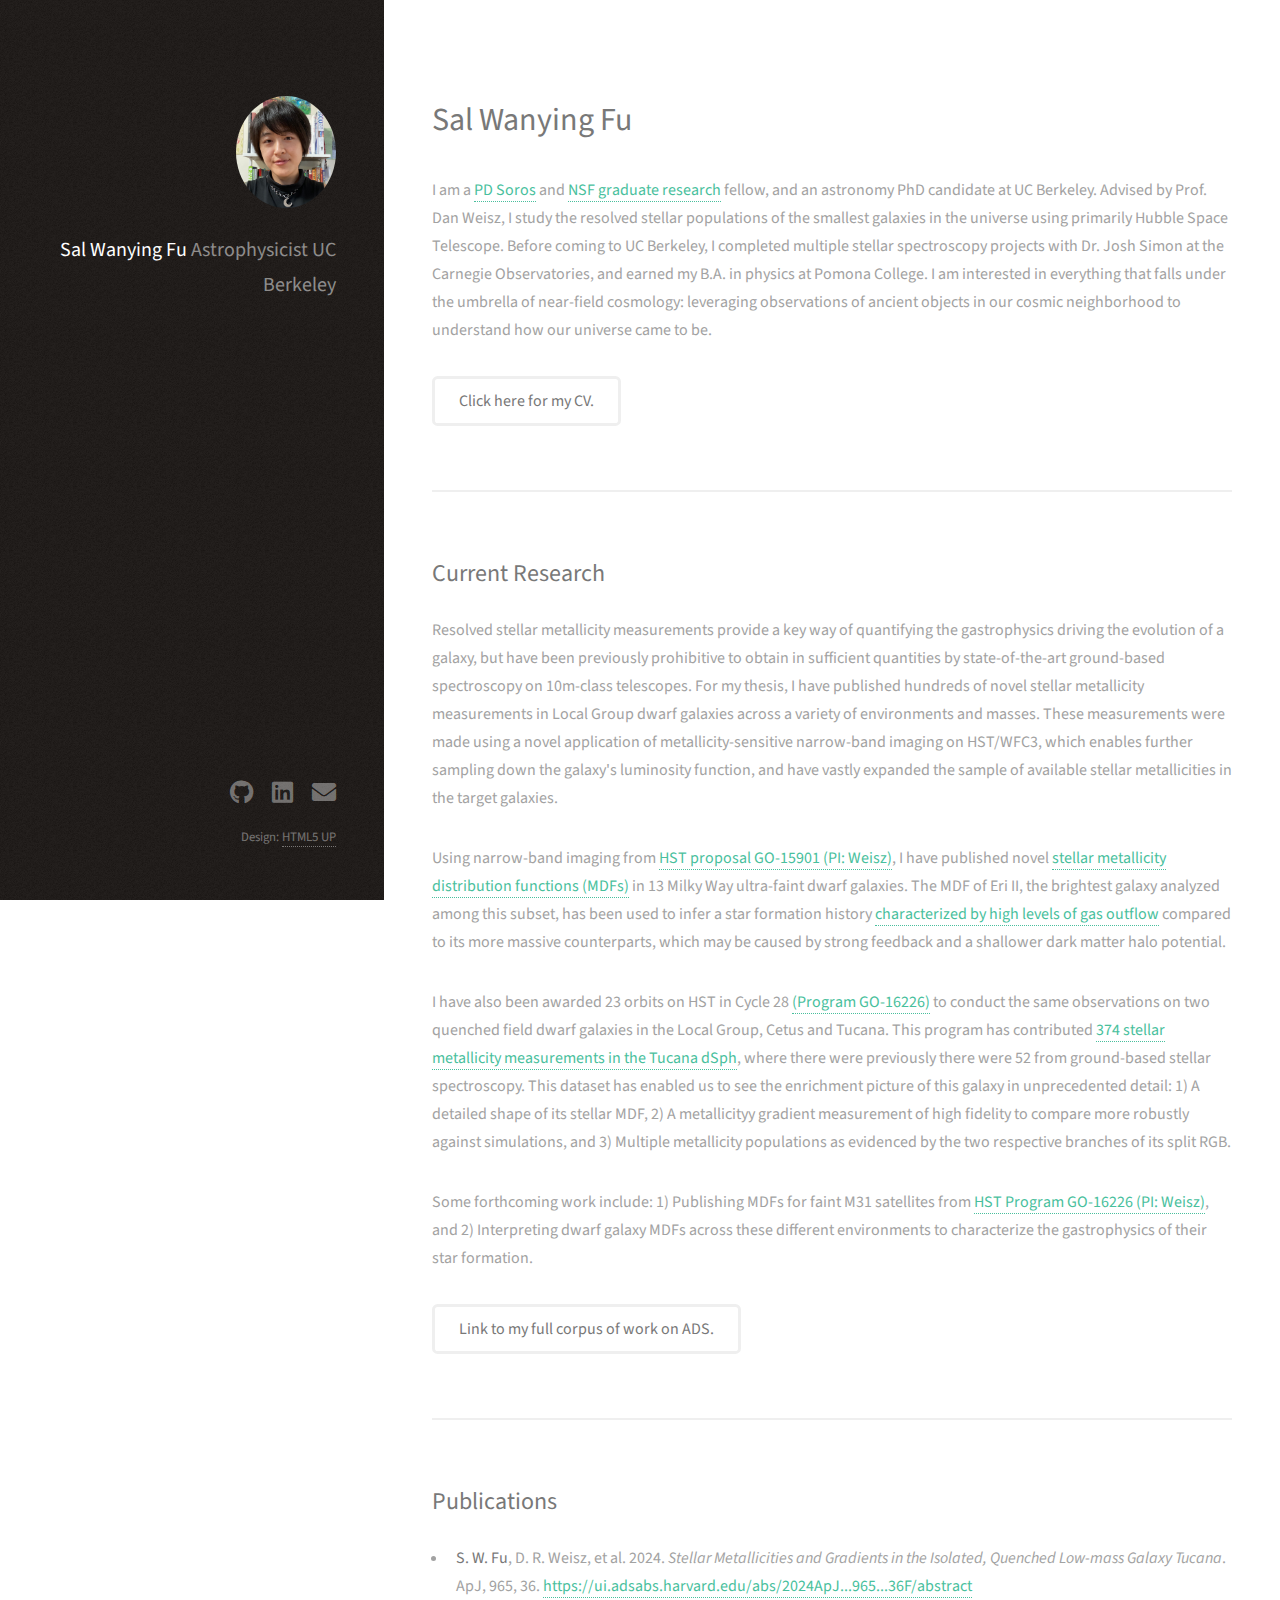
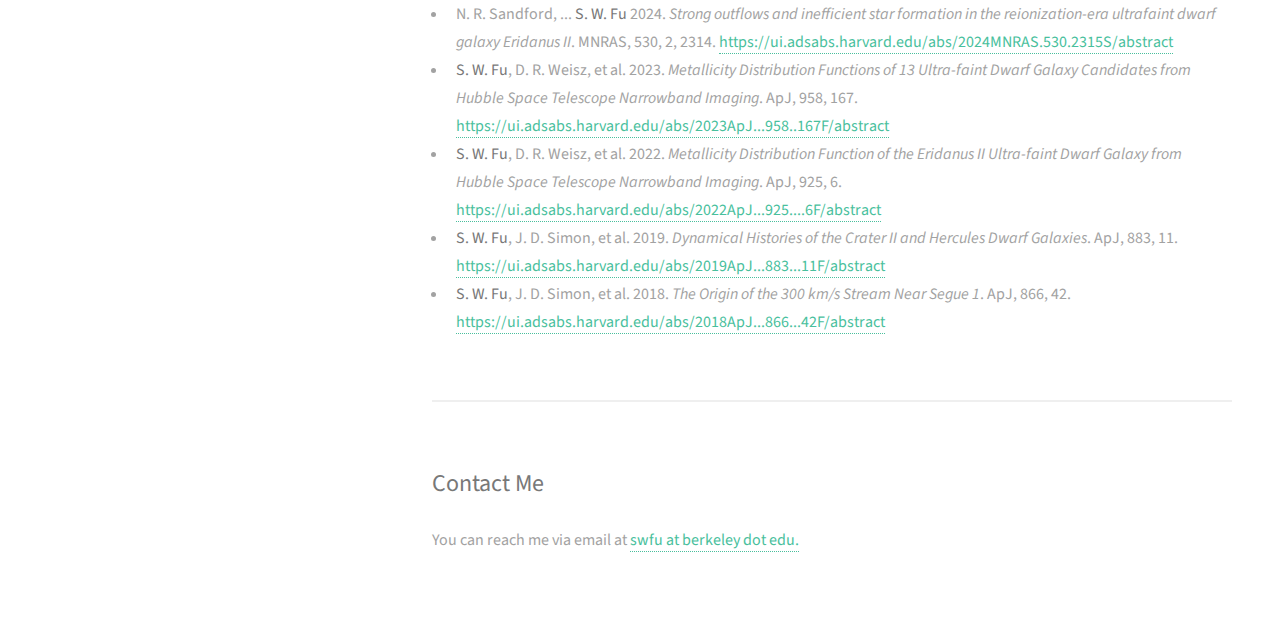
==== commit 8c1ffef7: "updates" ====
--- a/index.html
+++ b/index.html
@@ -43,7 +43,7 @@
 
 						<p> I have also been awarded 23 orbits on HST in Cycle 28 <a href="https://ui.adsabs.harvard.edu/abs/2020hst..prop16226F/abstract">(Program GO-16226)</a> to conduct the same observations on two quenched field dwarf galaxies in the Local Group, Cetus and Tucana. This program has contributed <a href="https://ui.adsabs.harvard.edu/abs/2024ApJ...965...36F/abstract">374 stellar metallicity measurements in the Tucana dSph</a>, where there were previously there were 52 from ground-based stellar spectroscopy. This dataset has enabled us to see the enrichment picture of this galaxy in unprecedented detail: 1) A detailed shape of its stellar MDF, 2) A metallicityy gradient measurement of high fidelity to compare more robustly against simulations, and 3) Multiple metallicity populations as evidenced by the two respective branches of its split RGB. </p>
 
-						<p> Some forthcoming work include: 1) Publishing MDFs for faint M31 satellites from <a href="https://ui.adsabs.harvard.edu/abs/2021hst..prop16686W/abstract">HST Program GO-16226 (PI:Weisz)</a>, and 2) Interpreting dwarf galaxy MDFs across these different environments to characterize the gastrophysics of their star formation. </p>
+						<p> Some forthcoming work include: 1) Publishing MDFs for faint M31 satellites from <a href="https://ui.adsabs.harvard.edu/abs/2021hst..prop16686W/abstract">HST Program GO-16226 (PI: Weisz)</a>, and 2) Interpreting dwarf galaxy MDFs across these different environments to characterize the gastrophysics of their star formation. </p>
 
 						<ul class="actions">
 							<li><a href="https://ui.adsabs.harvard.edu/public-libraries/l7fni2X_QD-Eqqxd7bRU_A" class="button"> Link to my full corpus of work on ADS. </a></li>
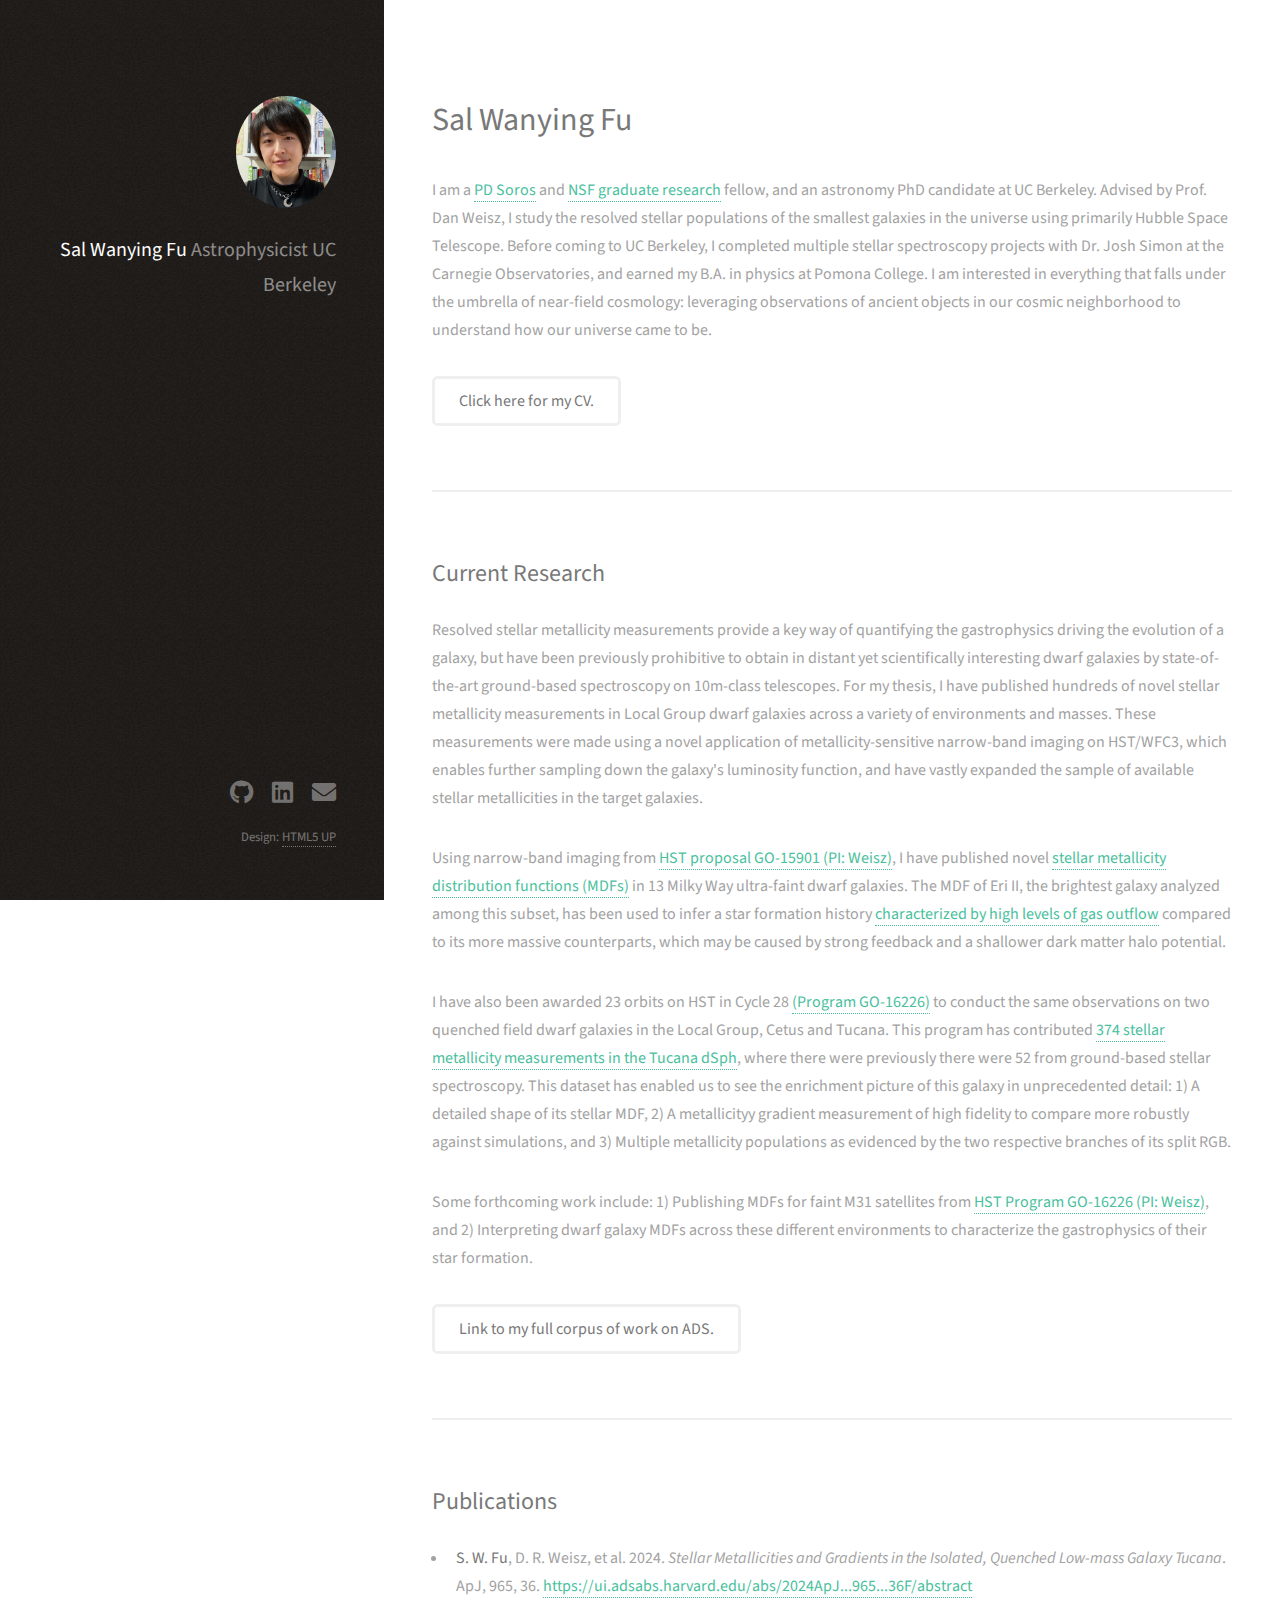
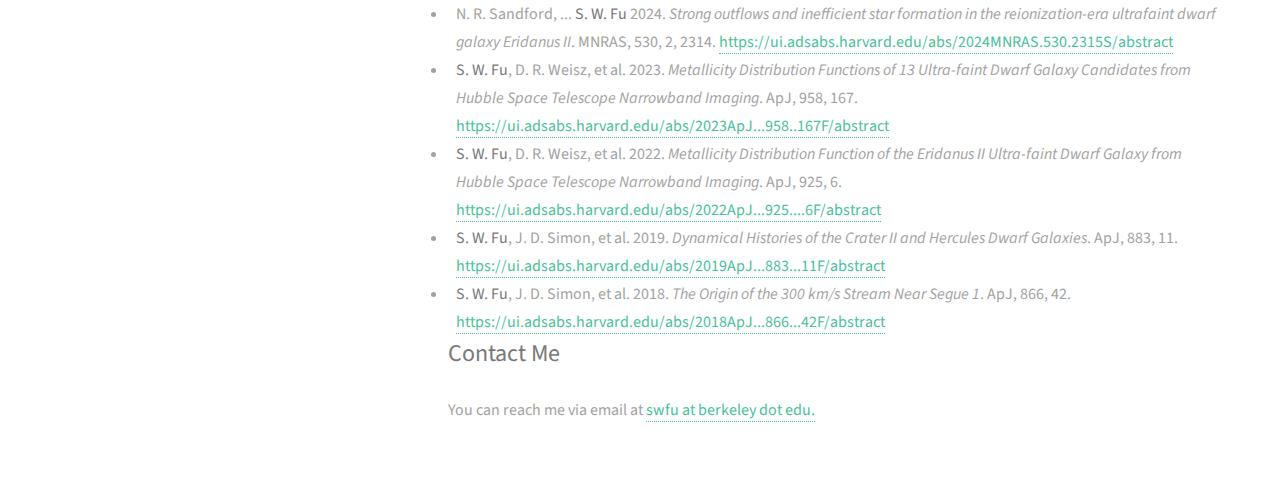
==== commit 1049977b: "updates" ====
--- a/index.html
+++ b/index.html
@@ -37,7 +37,7 @@
 				<!-- Two -->
 					<section id="two">
 						<h2>Current Research</h2>
-						<p> Resolved stellar metallicity measurements provide a key way of quantifying the gastrophysics driving the evolution of a galaxy, but have been previously prohibitive to obtain in sufficient quantities by state-of-the-art ground-based spectroscopy on 10m-class telescopes. For my thesis, I have published hundreds of novel stellar metallicity measurements in Local Group dwarf galaxies across a variety of environments and masses. These measurements were made using a novel application of metallicity-sensitive narrow-band imaging on HST/WFC3, which enables further sampling down the galaxy's luminosity function, and have vastly expanded the sample of available stellar metallicities in the target galaxies.  </p>
+						<p> Resolved stellar metallicity measurements provide a key way of quantifying the gastrophysics driving the evolution of a galaxy, but have been previously prohibitive to obtain in distant yet scientifically interesting dwarf galaxies by state-of-the-art ground-based spectroscopy on 10m-class telescopes. For my thesis, I have published hundreds of novel stellar metallicity measurements in Local Group dwarf galaxies across a variety of environments and masses. These measurements were made using a novel application of metallicity-sensitive narrow-band imaging on HST/WFC3, which enables further sampling down the galaxy's luminosity function, and have vastly expanded the sample of available stellar metallicities in the target galaxies.  </p>
 
 						<p> Using narrow-band imaging from <a href="https://ui.adsabs.harvard.edu/abs/2019hst..prop15901W/abstract">HST proposal GO-15901 (PI: Weisz)</a>, I have published novel <a href="https://ui.adsabs.harvard.edu/abs/2023ApJ...958..167F/abstract">stellar metallicity distribution functions (MDFs)</a> in 13 Milky Way ultra-faint dwarf galaxies. The MDF of Eri II, the brightest galaxy analyzed among this subset, has been used to infer a star formation history <a href="https://ui.adsabs.harvard.edu/abs/2024MNRAS.530.2315S/abstract">characterized by high levels of gas outflow</a> compared to its more massive counterparts, which may be caused by strong feedback and a shallower dark matter halo potential. 
 
@@ -67,8 +67,10 @@
 							<li> J. D. Simon, <b>S. W. Fu</b>, et al. 2019. <i> The Nature of the Peculiar Milky Way Satellite Sagittarius II. </i> iPoster presentation at 233rd AAS Meeting in Seattle, WA. <a href="https://aas233-aas.ipostersessions.com/default.aspx?s=E7-10-7C-92-5D-B1-84-24-1F-B5-07-1A-BF-2E-10-65&guestview=true">link to the iPoster </a></li>
 						</ul>
  -->
-<!--  -->			</section>
+			<!-- </section> -->
 <!-- 				Four -->
+					<!-- <section id="four"> -->
+
 				<!-- Five -->
 					<section id="five">
 						<h2>Contact Me</h2>
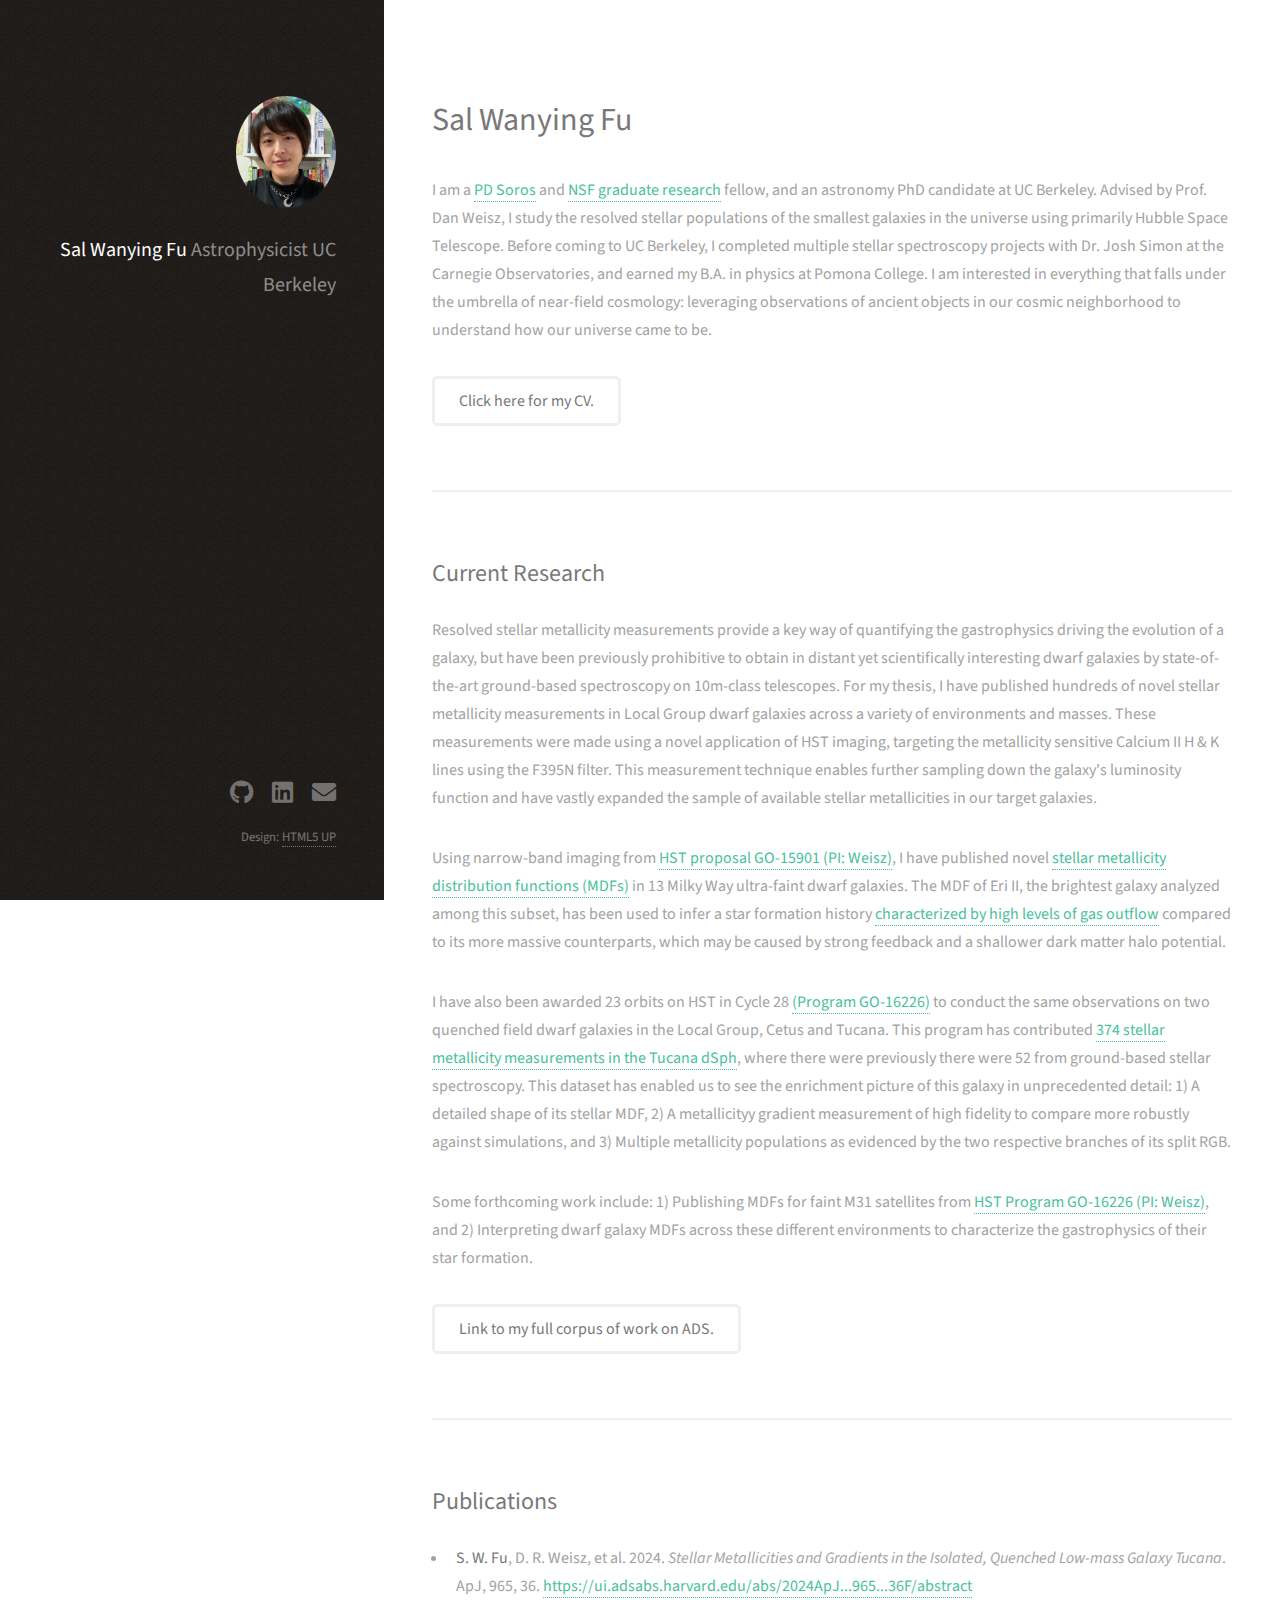
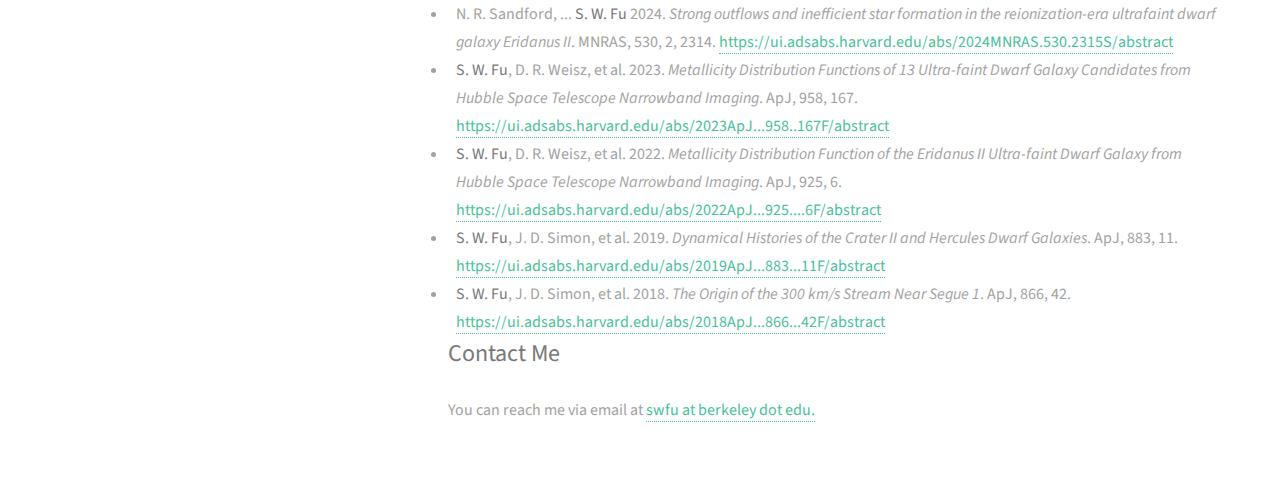
==== commit 741fbd5e: "updates" ====
--- a/index.html
+++ b/index.html
@@ -37,7 +37,7 @@
 				<!-- Two -->
 					<section id="two">
 						<h2>Current Research</h2>
-						<p> Resolved stellar metallicity measurements provide a key way of quantifying the gastrophysics driving the evolution of a galaxy, but have been previously prohibitive to obtain in distant yet scientifically interesting dwarf galaxies by state-of-the-art ground-based spectroscopy on 10m-class telescopes. For my thesis, I have published hundreds of novel stellar metallicity measurements in Local Group dwarf galaxies across a variety of environments and masses. These measurements were made using a novel application of metallicity-sensitive narrow-band imaging on HST/WFC3, which enables further sampling down the galaxy's luminosity function, and have vastly expanded the sample of available stellar metallicities in the target galaxies.  </p>
+						<p> Resolved stellar metallicity measurements provide a key way of quantifying the gastrophysics driving the evolution of a galaxy, but have been previously prohibitive to obtain in distant yet scientifically interesting dwarf galaxies by state-of-the-art ground-based spectroscopy on 10m-class telescopes. For my thesis, I have published hundreds of novel stellar metallicity measurements in Local Group dwarf galaxies across a variety of environments and masses. These measurements were made using a novel application of HST imaging, targeting the metallicity sensitive Calcium II H & K lines using the F395N filter. This measurement technique enables further sampling down the galaxy's luminosity function and have vastly expanded the sample of available stellar metallicities in our target galaxies.  </p>
 
 						<p> Using narrow-band imaging from <a href="https://ui.adsabs.harvard.edu/abs/2019hst..prop15901W/abstract">HST proposal GO-15901 (PI: Weisz)</a>, I have published novel <a href="https://ui.adsabs.harvard.edu/abs/2023ApJ...958..167F/abstract">stellar metallicity distribution functions (MDFs)</a> in 13 Milky Way ultra-faint dwarf galaxies. The MDF of Eri II, the brightest galaxy analyzed among this subset, has been used to infer a star formation history <a href="https://ui.adsabs.harvard.edu/abs/2024MNRAS.530.2315S/abstract">characterized by high levels of gas outflow</a> compared to its more massive counterparts, which may be caused by strong feedback and a shallower dark matter halo potential. 
 
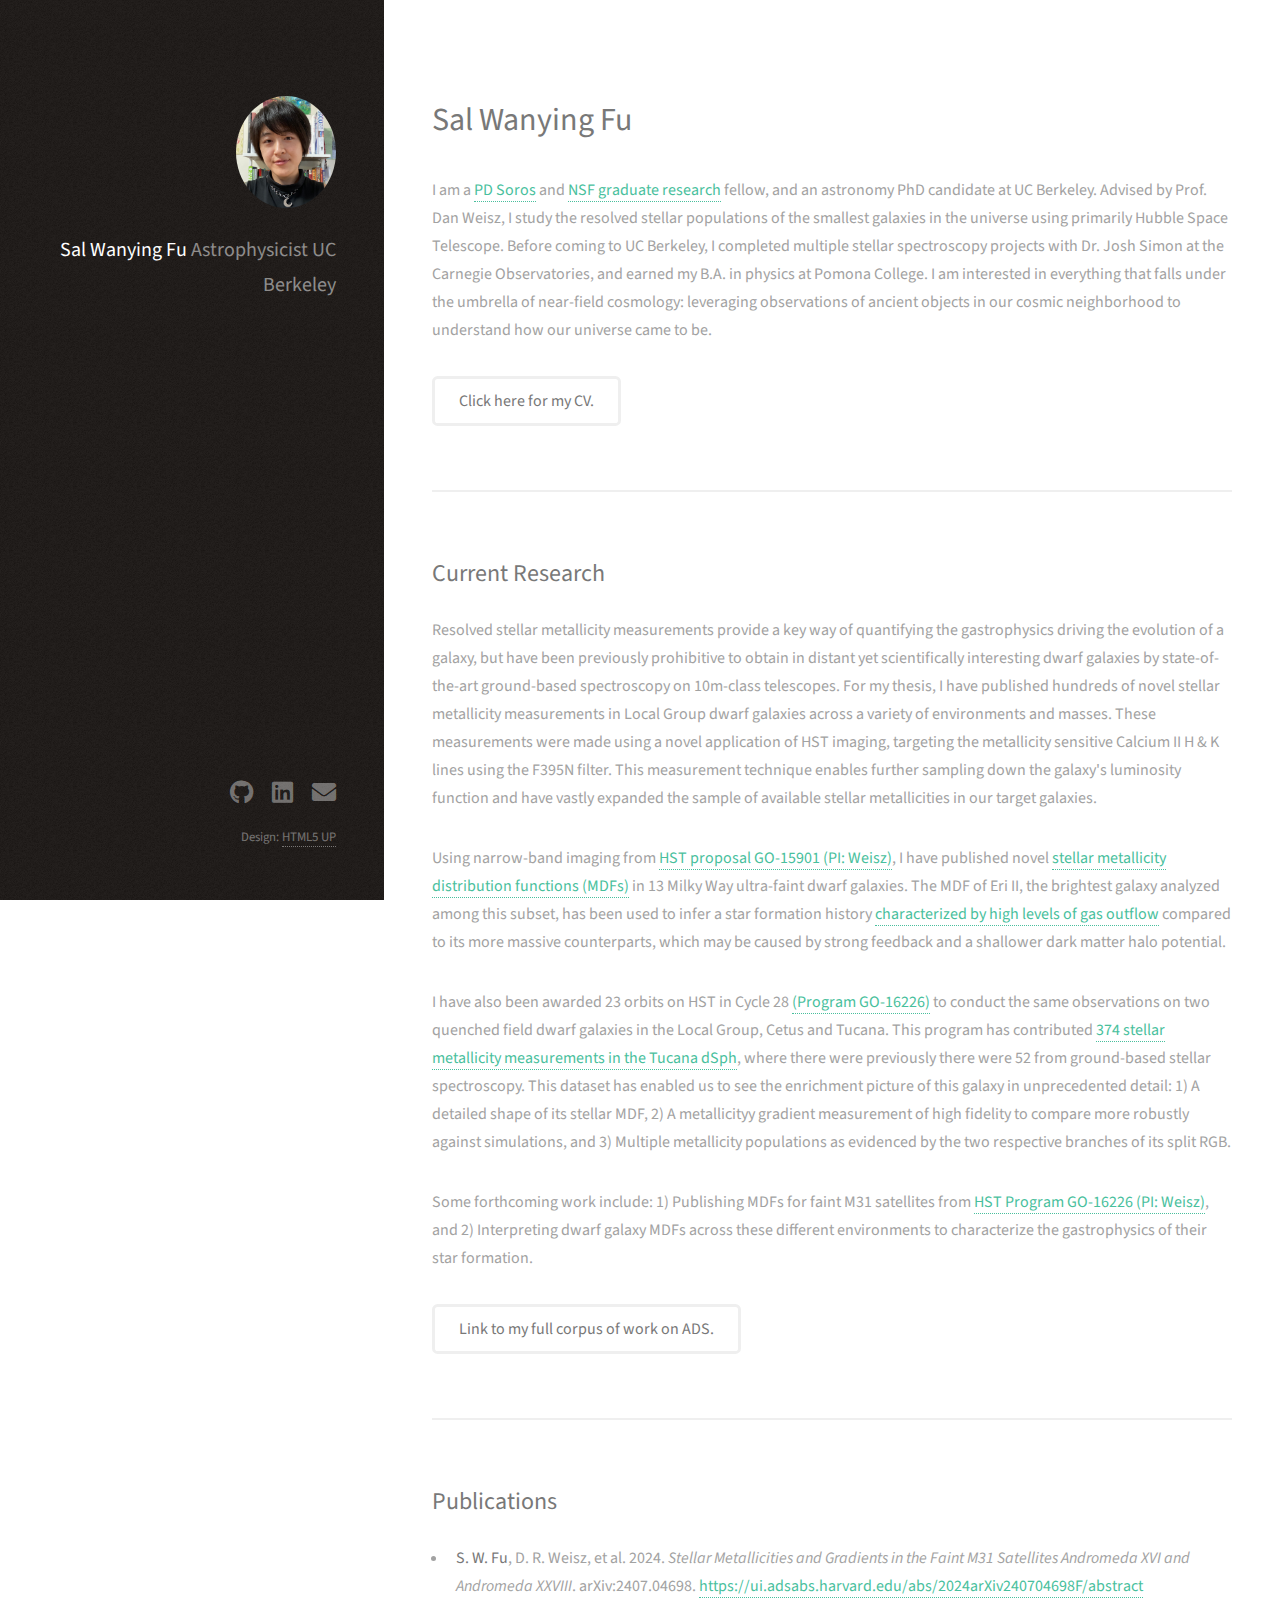
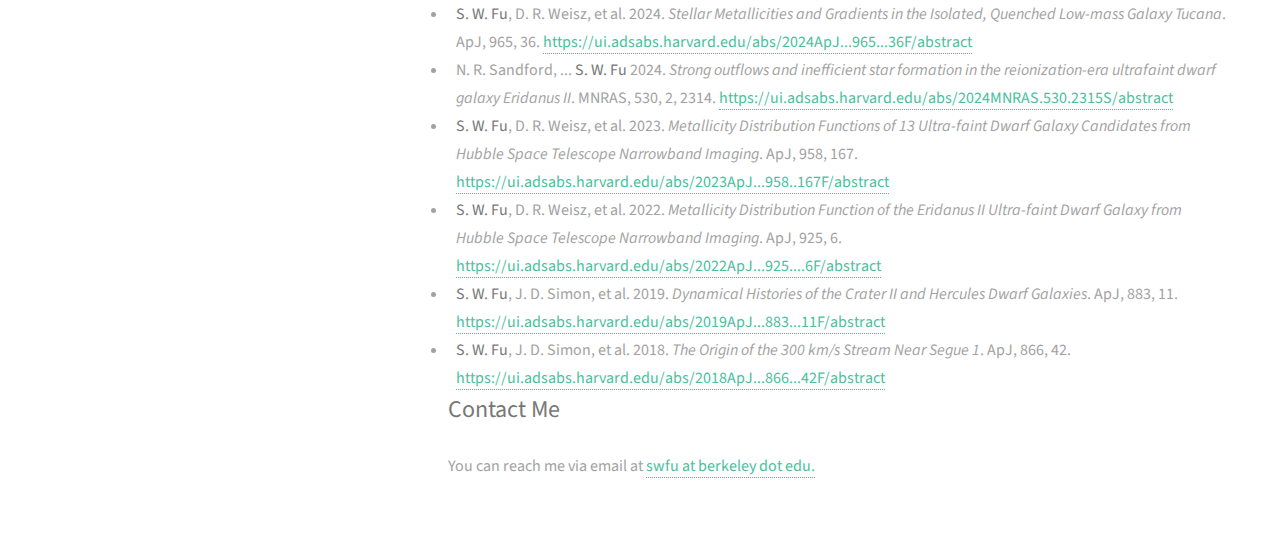
==== commit f9f48949: "updataes" ====
--- a/index.html
+++ b/index.html
@@ -55,6 +55,7 @@
 					<section id="three">
 						<h2>Publications</h2>
 						<ul>
+							<li> <b> S. W. Fu</b>, D. R. Weisz, et al. 2024. <i> Stellar Metallicities and Gradients in the Faint M31 Satellites Andromeda XVI and Andromeda XXVIII</i>.  arXiv:2407.04698. <a href="https://ui.adsabs.harvard.edu/abs/2024arXiv240704698F/abstract"> https://ui.adsabs.harvard.edu/abs/2024arXiv240704698F/abstract </a> </li>
 							<li> <b> S. W. Fu</b>, D. R. Weisz, et al. 2024. <i> Stellar Metallicities and Gradients in the Isolated, Quenched Low-mass Galaxy Tucana</i>. ApJ, 965, 36. <a href="https://ui.adsabs.harvard.edu/abs/2024ApJ...965...36F/abstract"> https://ui.adsabs.harvard.edu/abs/2024ApJ...965...36F/abstract </a> </li>
 							<li> N. R. Sandford, ... <b> S. W. Fu</b> 2024. <i> Strong outflows and inefficient star formation in the reionization-era ultrafaint dwarf galaxy Eridanus II</i>. MNRAS, 530, 2, 2314. <a href="https://ui.adsabs.harvard.edu/abs/2024MNRAS.530.2315S/abstract">https://ui.adsabs.harvard.edu/abs/2024MNRAS.530.2315S/abstract </a> </li>
 							<li> <b> S. W. Fu</b>, D. R. Weisz, et al. 2023. <i> Metallicity Distribution Functions of 13 Ultra-faint Dwarf Galaxy Candidates from Hubble Space Telescope Narrowband Imaging</i>. ApJ, 958, 167. <a href="https://ui.adsabs.harvard.edu/abs/2023ApJ...958..167F/abstract"> https://ui.adsabs.harvard.edu/abs/2023ApJ...958..167F/abstract </a> </li>
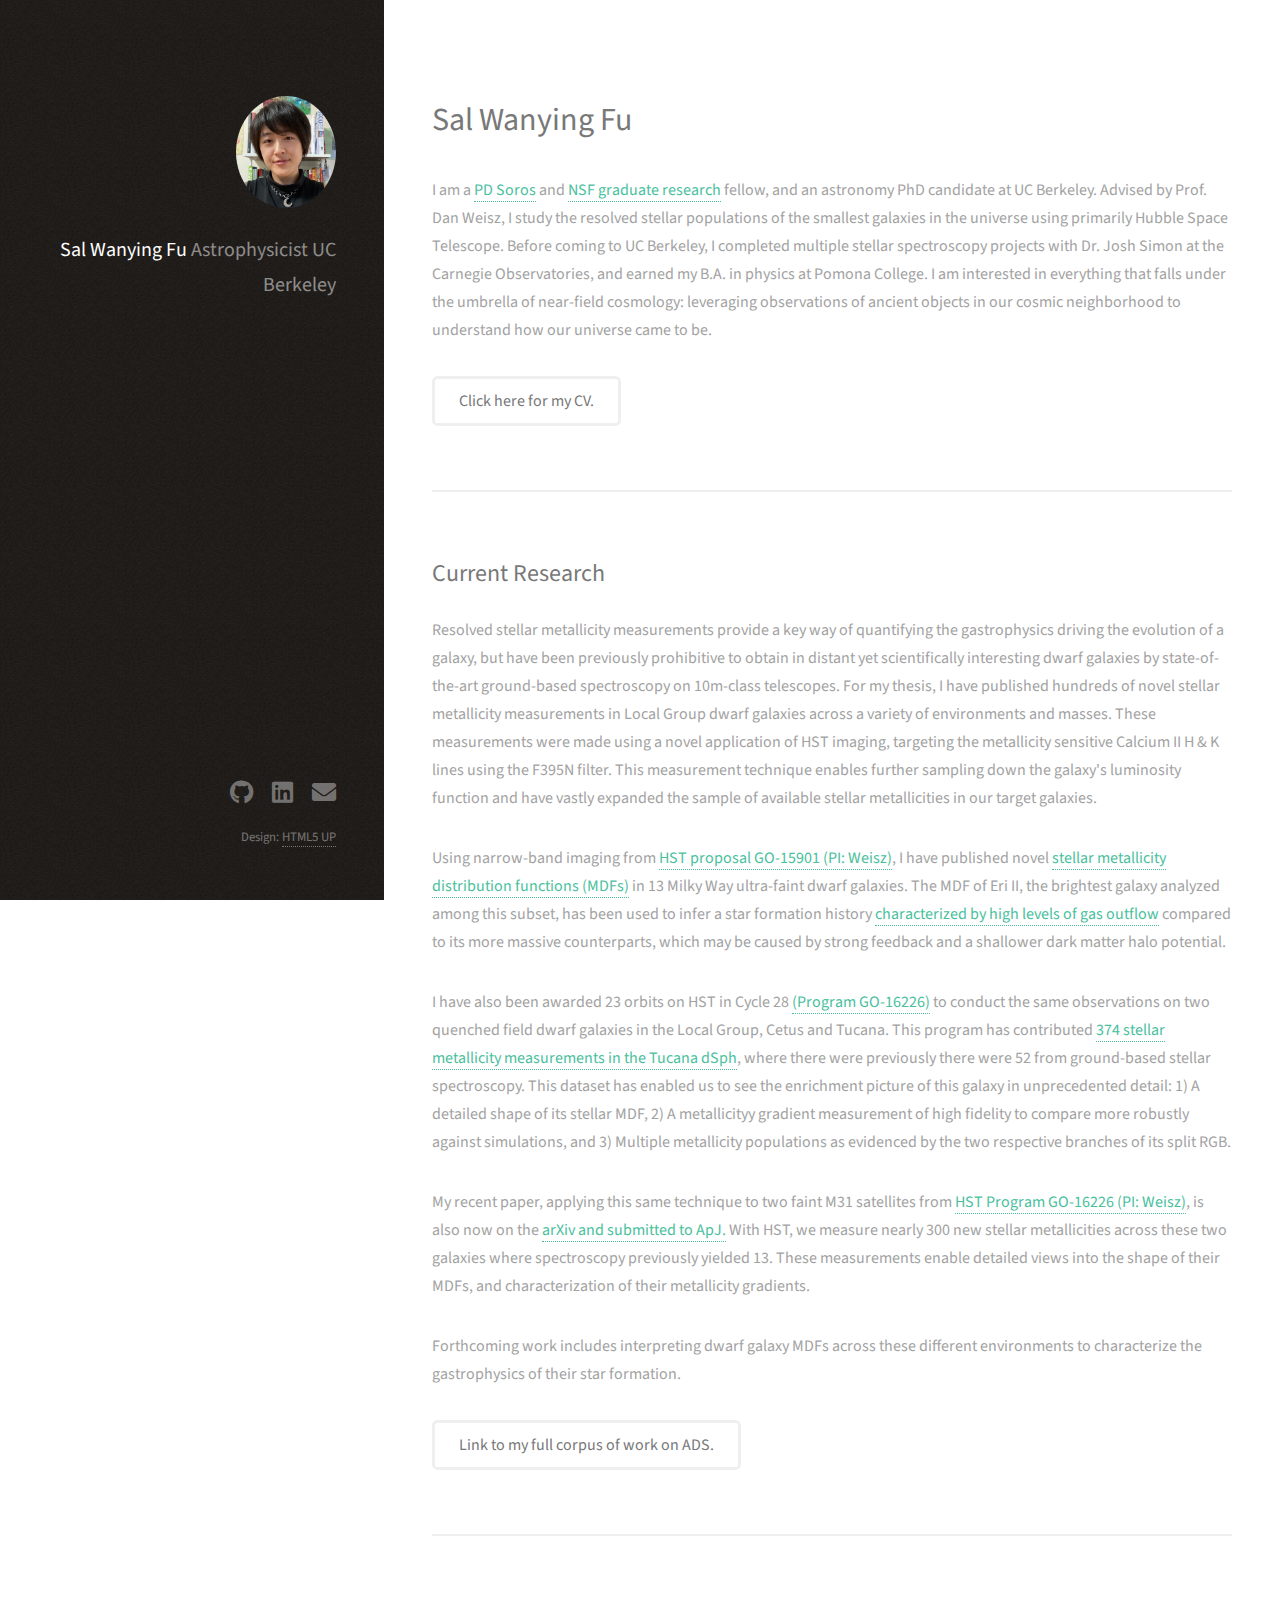
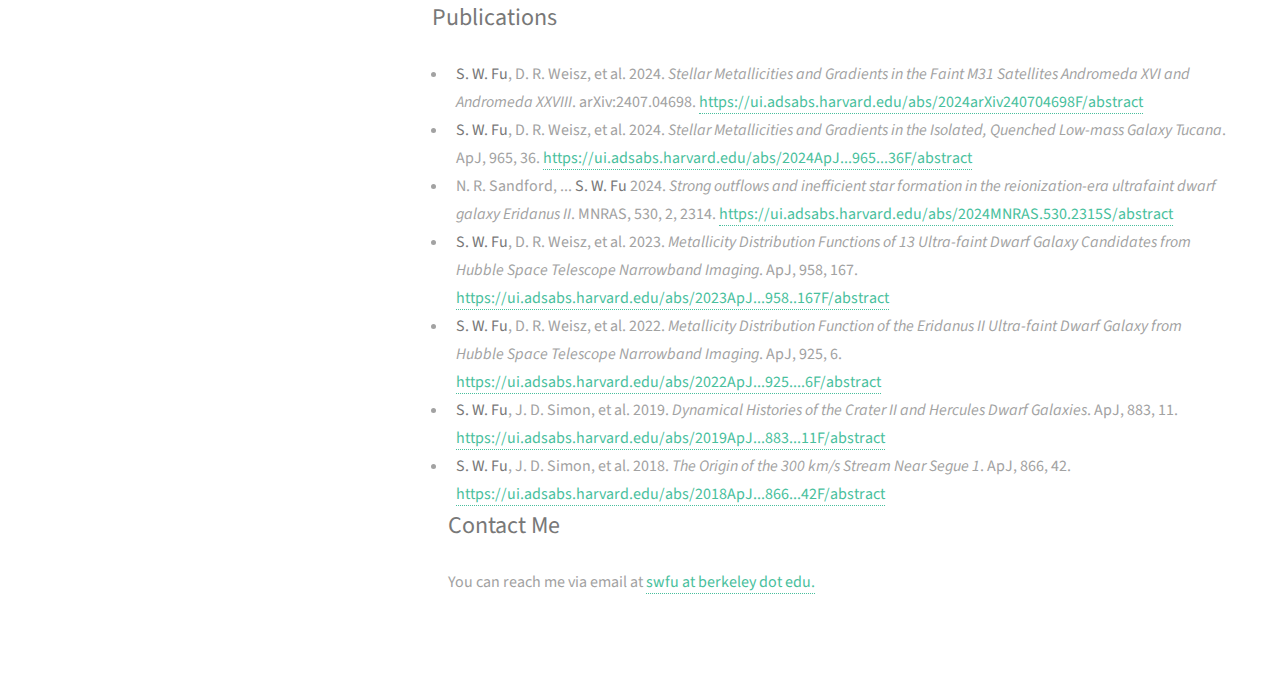
==== commit e264b806: "updates" ====
--- a/index.html
+++ b/index.html
@@ -43,7 +43,9 @@
 
 						<p> I have also been awarded 23 orbits on HST in Cycle 28 <a href="https://ui.adsabs.harvard.edu/abs/2020hst..prop16226F/abstract">(Program GO-16226)</a> to conduct the same observations on two quenched field dwarf galaxies in the Local Group, Cetus and Tucana. This program has contributed <a href="https://ui.adsabs.harvard.edu/abs/2024ApJ...965...36F/abstract">374 stellar metallicity measurements in the Tucana dSph</a>, where there were previously there were 52 from ground-based stellar spectroscopy. This dataset has enabled us to see the enrichment picture of this galaxy in unprecedented detail: 1) A detailed shape of its stellar MDF, 2) A metallicityy gradient measurement of high fidelity to compare more robustly against simulations, and 3) Multiple metallicity populations as evidenced by the two respective branches of its split RGB. </p>
 
-						<p> Some forthcoming work include: 1) Publishing MDFs for faint M31 satellites from <a href="https://ui.adsabs.harvard.edu/abs/2021hst..prop16686W/abstract">HST Program GO-16226 (PI: Weisz)</a>, and 2) Interpreting dwarf galaxy MDFs across these different environments to characterize the gastrophysics of their star formation. </p>
+						<p> My recent paper, applying this same technique to two faint M31 satellites from <a href="https://ui.adsabs.harvard.edu/abs/2021hst..prop16686W/abstract">HST Program GO-16226 (PI: Weisz)</a>, is also now on the <a href="https://ui.adsabs.harvard.edu/abs/2024arXiv240704698F/abstract">arXiv and submitted to ApJ.</a> With HST, we measure nearly 300 new stellar metallicities across these two galaxies where spectroscopy previously yielded 13. These measurements enable detailed views into the shape of their MDFs, and characterization of their metallicity gradients. </p>
+
+						<p> Forthcoming work includes interpreting dwarf galaxy MDFs across these different environments to characterize the gastrophysics of their star formation. </p>
 
 						<ul class="actions">
 							<li><a href="https://ui.adsabs.harvard.edu/public-libraries/l7fni2X_QD-Eqqxd7bRU_A" class="button"> Link to my full corpus of work on ADS. </a></li>
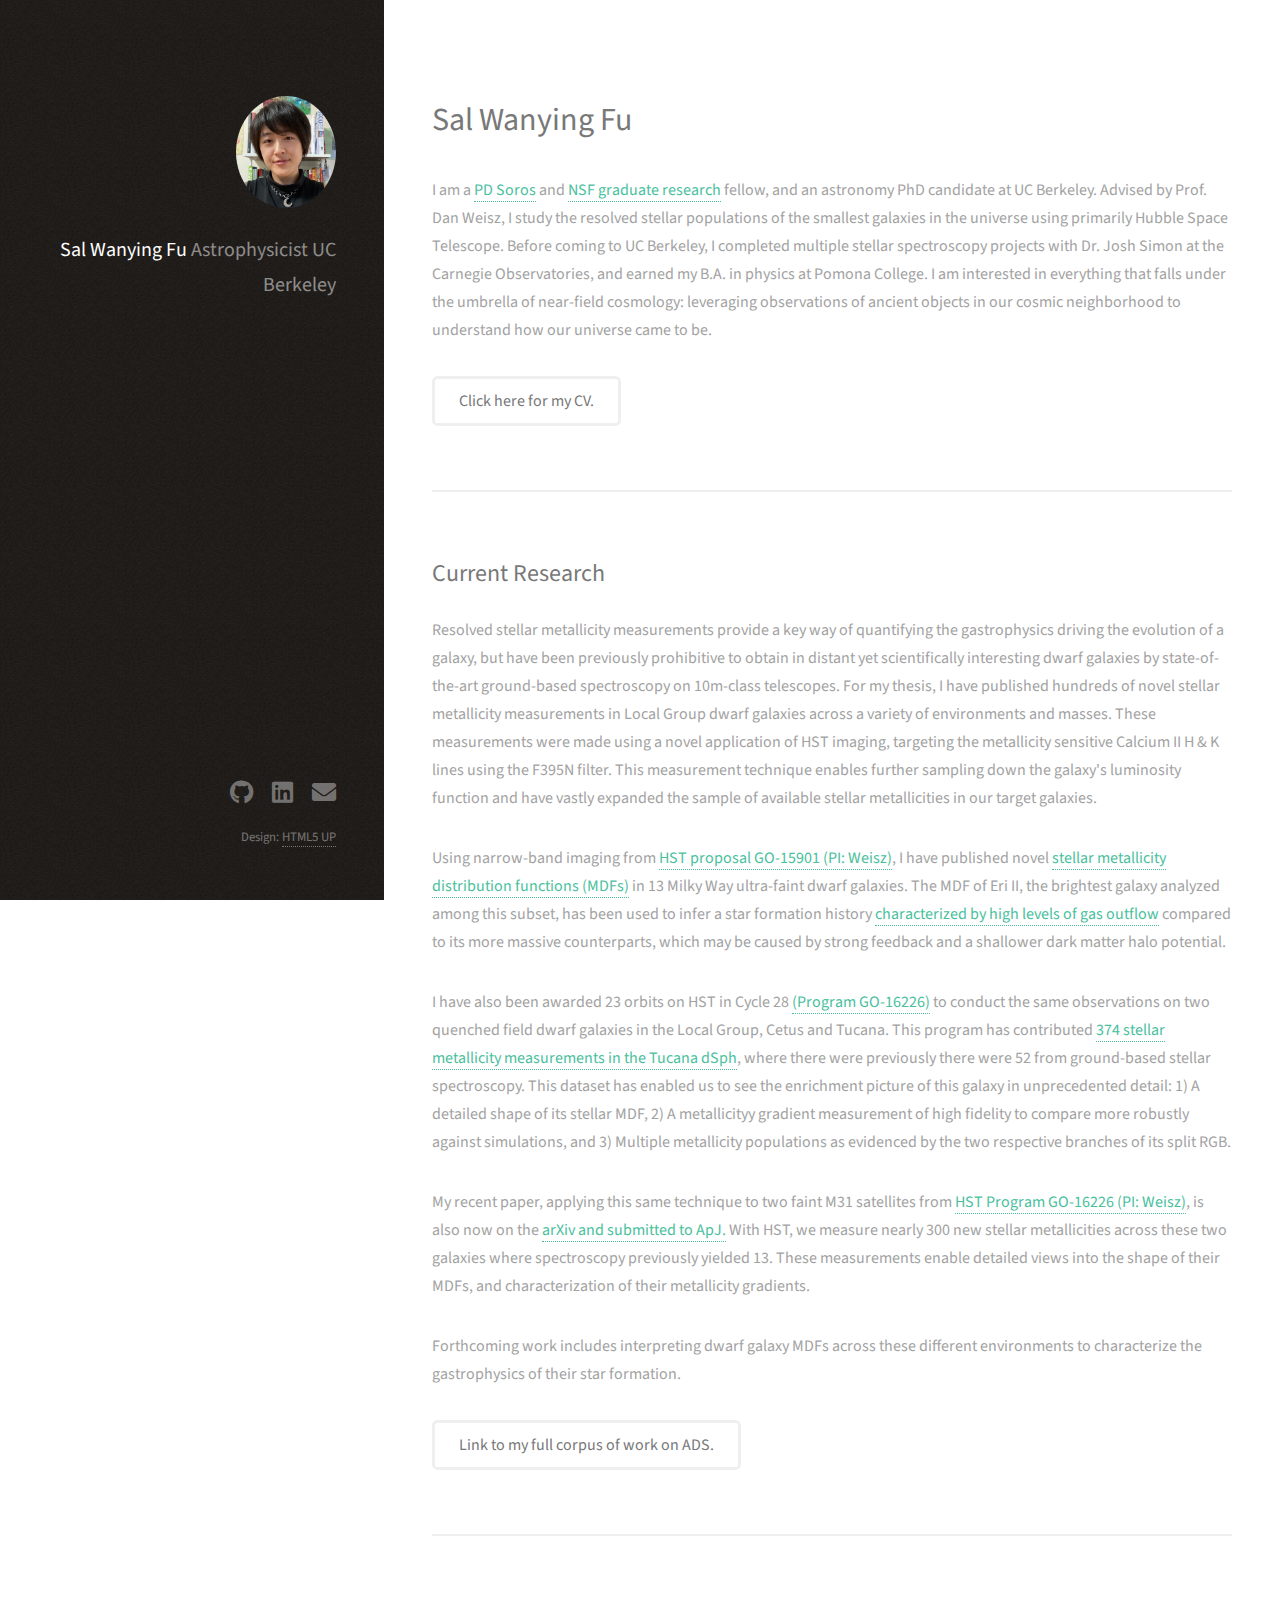
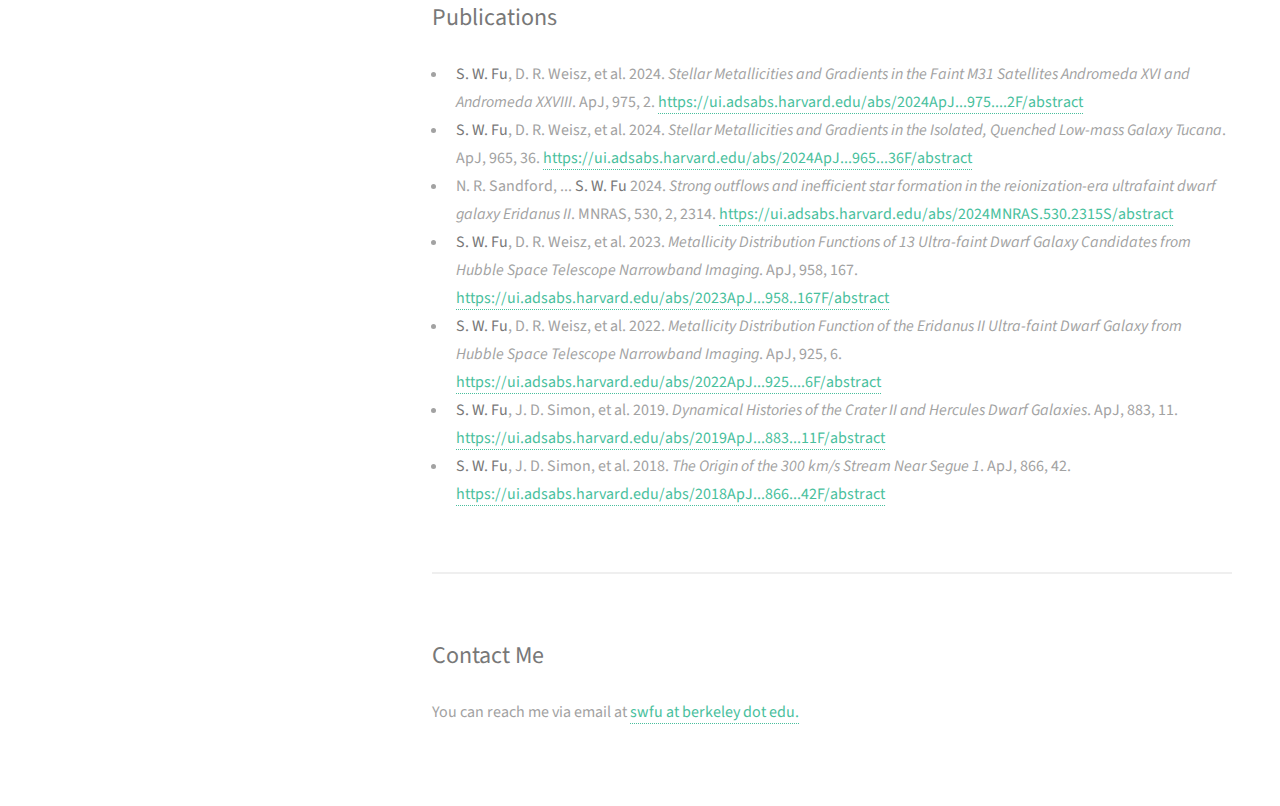
==== commit 5b3c5733: "updates" ====
--- a/index.html
+++ b/index.html
@@ -57,7 +57,7 @@
 					<section id="three">
 						<h2>Publications</h2>
 						<ul>
-							<li> <b> S. W. Fu</b>, D. R. Weisz, et al. 2024. <i> Stellar Metallicities and Gradients in the Faint M31 Satellites Andromeda XVI and Andromeda XXVIII</i>.  arXiv:2407.04698. <a href="https://ui.adsabs.harvard.edu/abs/2024arXiv240704698F/abstract"> https://ui.adsabs.harvard.edu/abs/2024arXiv240704698F/abstract </a> </li>
+							<li> <b> S. W. Fu</b>, D. R. Weisz, et al. 2024. <i> Stellar Metallicities and Gradients in the Faint M31 Satellites Andromeda XVI and Andromeda XXVIII</i>.  ApJ, 975, 2. <a href="https://ui.adsabs.harvard.edu/abs/2024ApJ...975....2F/abstract"> https://ui.adsabs.harvard.edu/abs/2024ApJ...975....2F/abstract </a> </li>
 							<li> <b> S. W. Fu</b>, D. R. Weisz, et al. 2024. <i> Stellar Metallicities and Gradients in the Isolated, Quenched Low-mass Galaxy Tucana</i>. ApJ, 965, 36. <a href="https://ui.adsabs.harvard.edu/abs/2024ApJ...965...36F/abstract"> https://ui.adsabs.harvard.edu/abs/2024ApJ...965...36F/abstract </a> </li>
 							<li> N. R. Sandford, ... <b> S. W. Fu</b> 2024. <i> Strong outflows and inefficient star formation in the reionization-era ultrafaint dwarf galaxy Eridanus II</i>. MNRAS, 530, 2, 2314. <a href="https://ui.adsabs.harvard.edu/abs/2024MNRAS.530.2315S/abstract">https://ui.adsabs.harvard.edu/abs/2024MNRAS.530.2315S/abstract </a> </li>
 							<li> <b> S. W. Fu</b>, D. R. Weisz, et al. 2023. <i> Metallicity Distribution Functions of 13 Ultra-faint Dwarf Galaxy Candidates from Hubble Space Telescope Narrowband Imaging</i>. ApJ, 958, 167. <a href="https://ui.adsabs.harvard.edu/abs/2023ApJ...958..167F/abstract"> https://ui.adsabs.harvard.edu/abs/2023ApJ...958..167F/abstract </a> </li>
@@ -75,6 +75,7 @@
 					<!-- <section id="four"> -->
 
 				<!-- Five -->
+				</section>
 					<section id="five">
 						<h2>Contact Me</h2>
 						<p> You can reach me via email at <a href="mailto:swfu@berkeley.edu">swfu at berkeley dot edu. </a> </p>
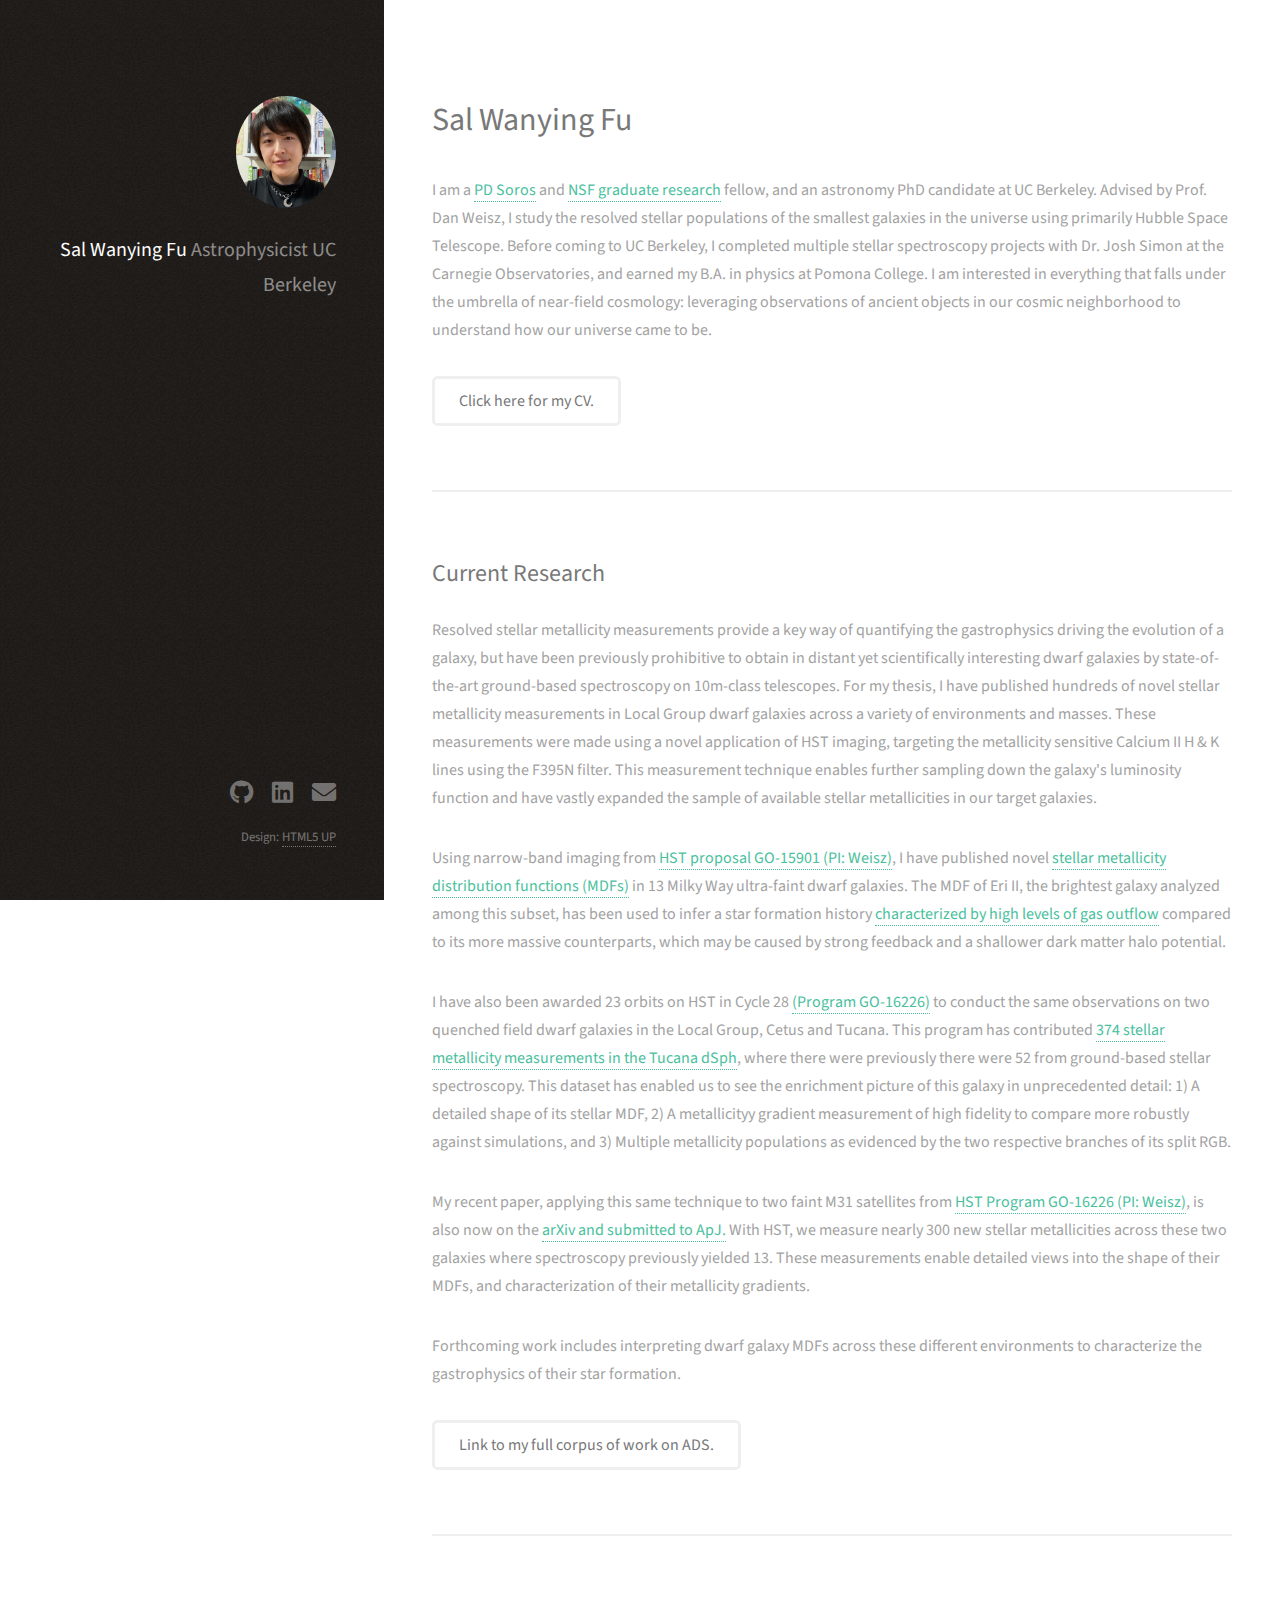
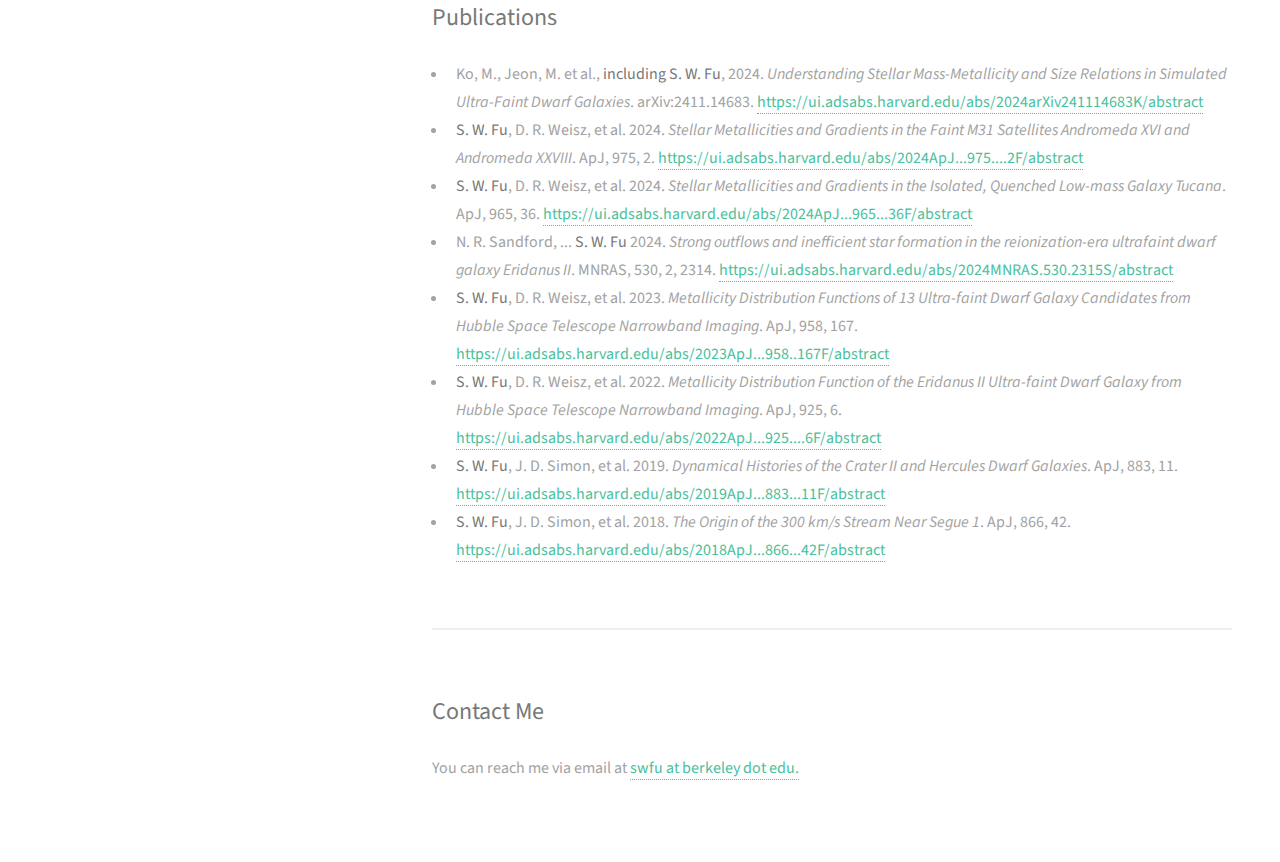
==== commit dbda2463: "updates" ====
--- a/index.html
+++ b/index.html
@@ -57,6 +57,8 @@
 					<section id="three">
 						<h2>Publications</h2>
 						<ul>
+							<li> Ko, M., Jeon, M. et al., <b> including S. W. Fu</b>, 2024. <i> Understanding Stellar Mass-Metallicity and Size Relations in Simulated Ultra-Faint Dwarf Galaxies</i>. arXiv:2411.14683. <a href="https://ui.adsabs.harvard.edu/abs/2024arXiv241114683K/abstract"> https://ui.adsabs.harvard.edu/abs/2024arXiv241114683K/abstract </a> </li>
+
 							<li> <b> S. W. Fu</b>, D. R. Weisz, et al. 2024. <i> Stellar Metallicities and Gradients in the Faint M31 Satellites Andromeda XVI and Andromeda XXVIII</i>.  ApJ, 975, 2. <a href="https://ui.adsabs.harvard.edu/abs/2024ApJ...975....2F/abstract"> https://ui.adsabs.harvard.edu/abs/2024ApJ...975....2F/abstract </a> </li>
 							<li> <b> S. W. Fu</b>, D. R. Weisz, et al. 2024. <i> Stellar Metallicities and Gradients in the Isolated, Quenched Low-mass Galaxy Tucana</i>. ApJ, 965, 36. <a href="https://ui.adsabs.harvard.edu/abs/2024ApJ...965...36F/abstract"> https://ui.adsabs.harvard.edu/abs/2024ApJ...965...36F/abstract </a> </li>
 							<li> N. R. Sandford, ... <b> S. W. Fu</b> 2024. <i> Strong outflows and inefficient star formation in the reionization-era ultrafaint dwarf galaxy Eridanus II</i>. MNRAS, 530, 2, 2314. <a href="https://ui.adsabs.harvard.edu/abs/2024MNRAS.530.2315S/abstract">https://ui.adsabs.harvard.edu/abs/2024MNRAS.530.2315S/abstract </a> </li>
